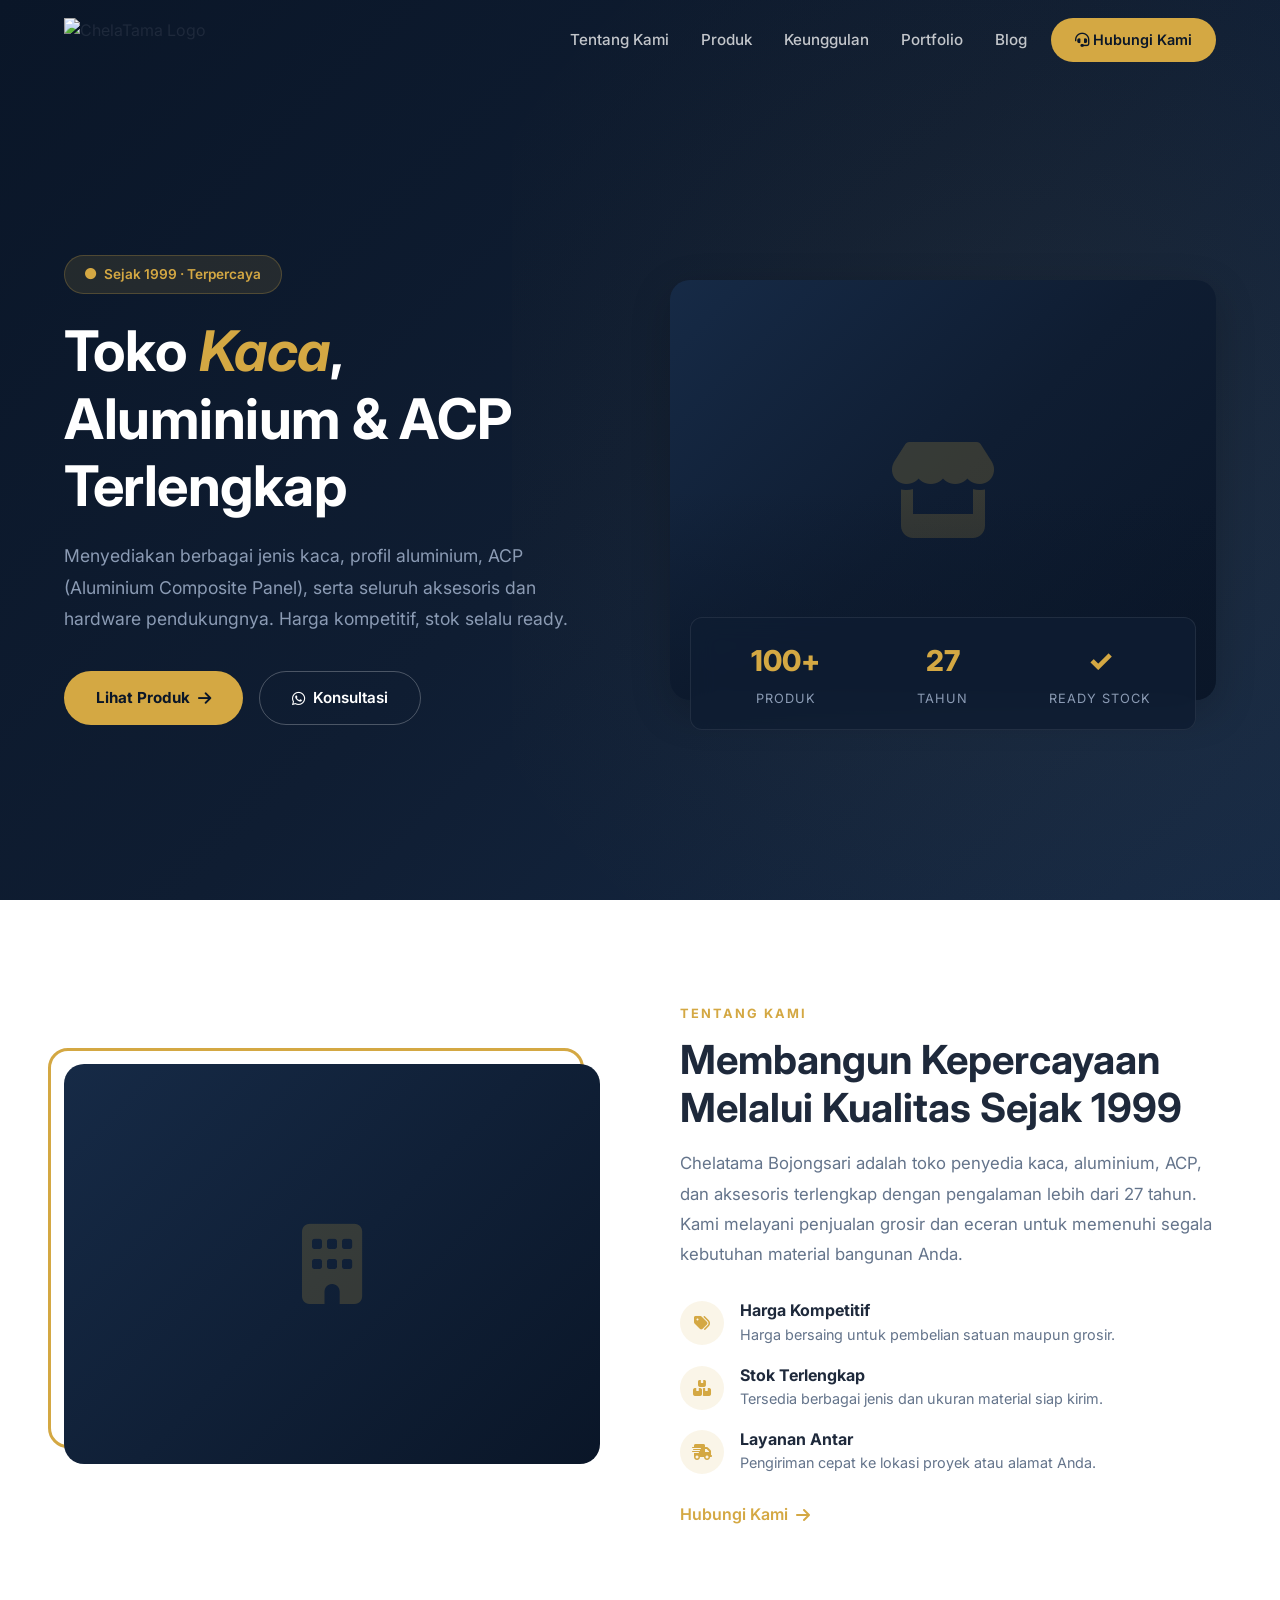
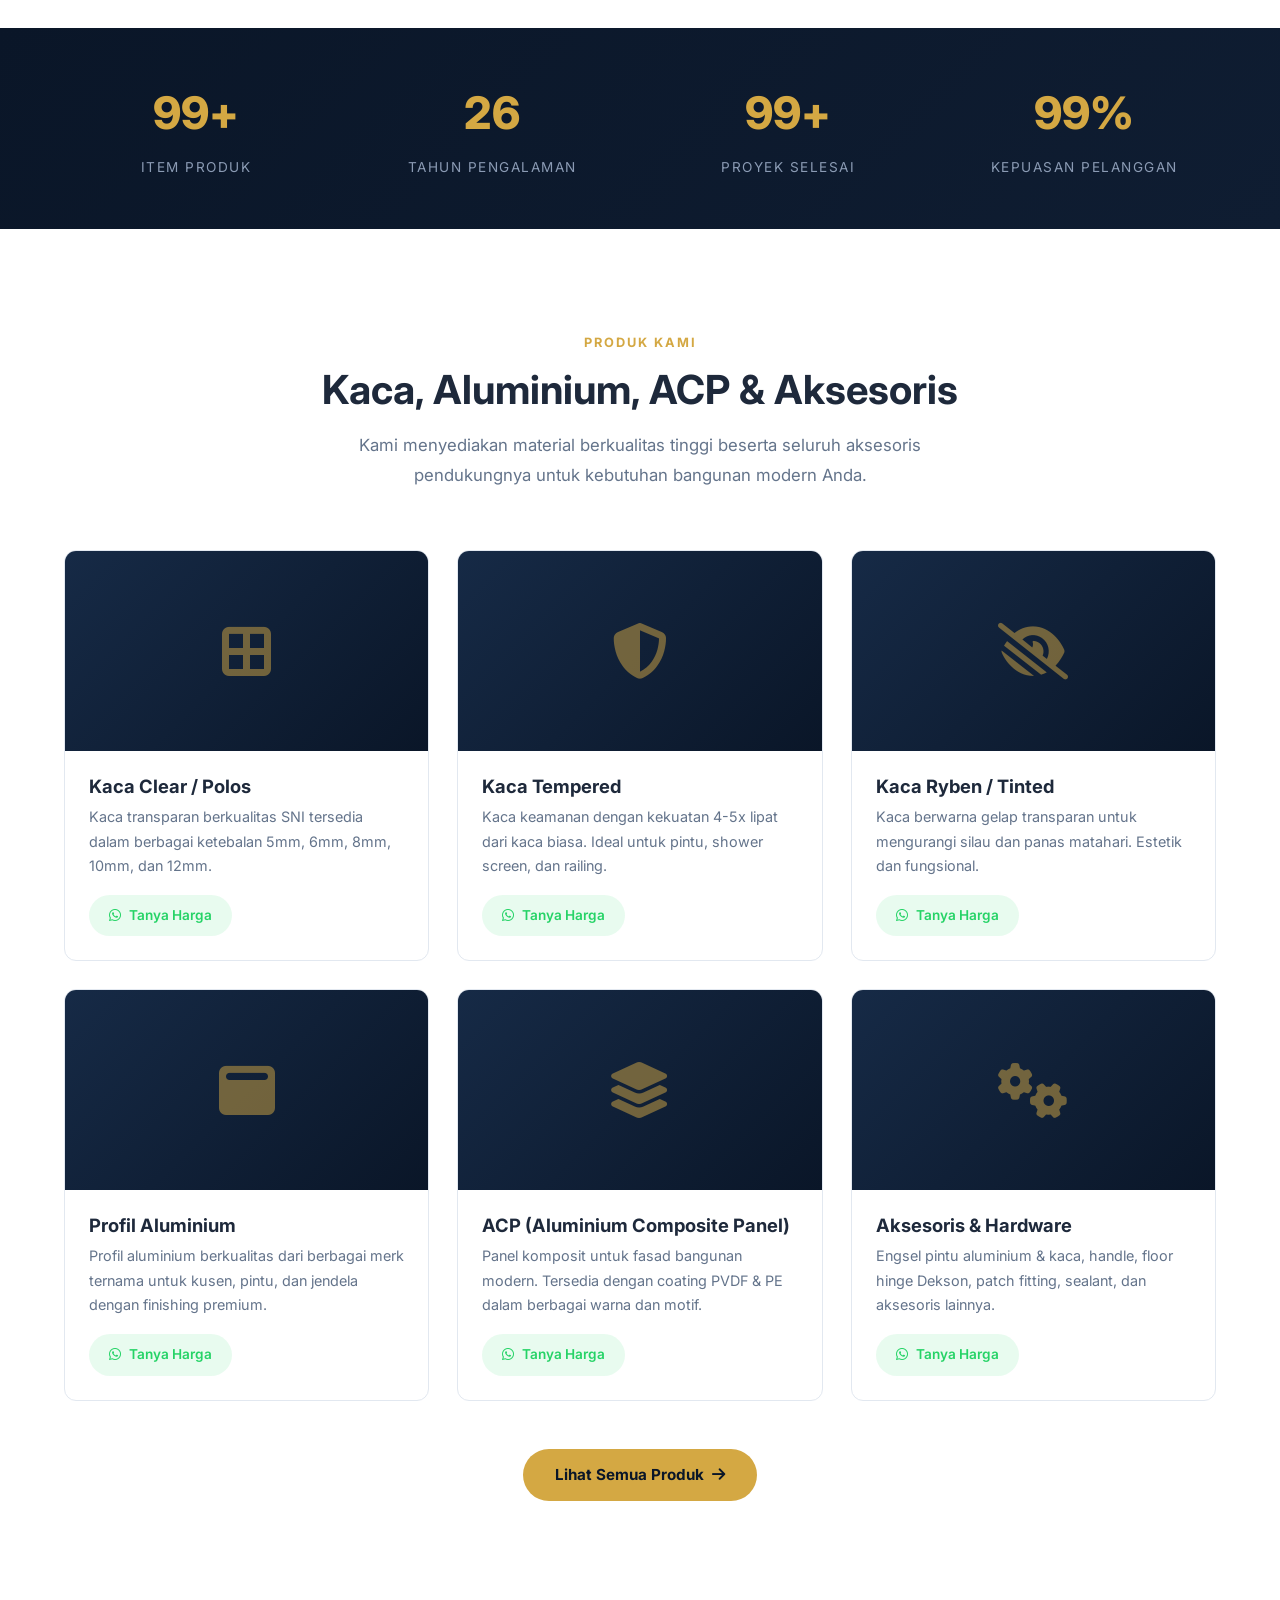
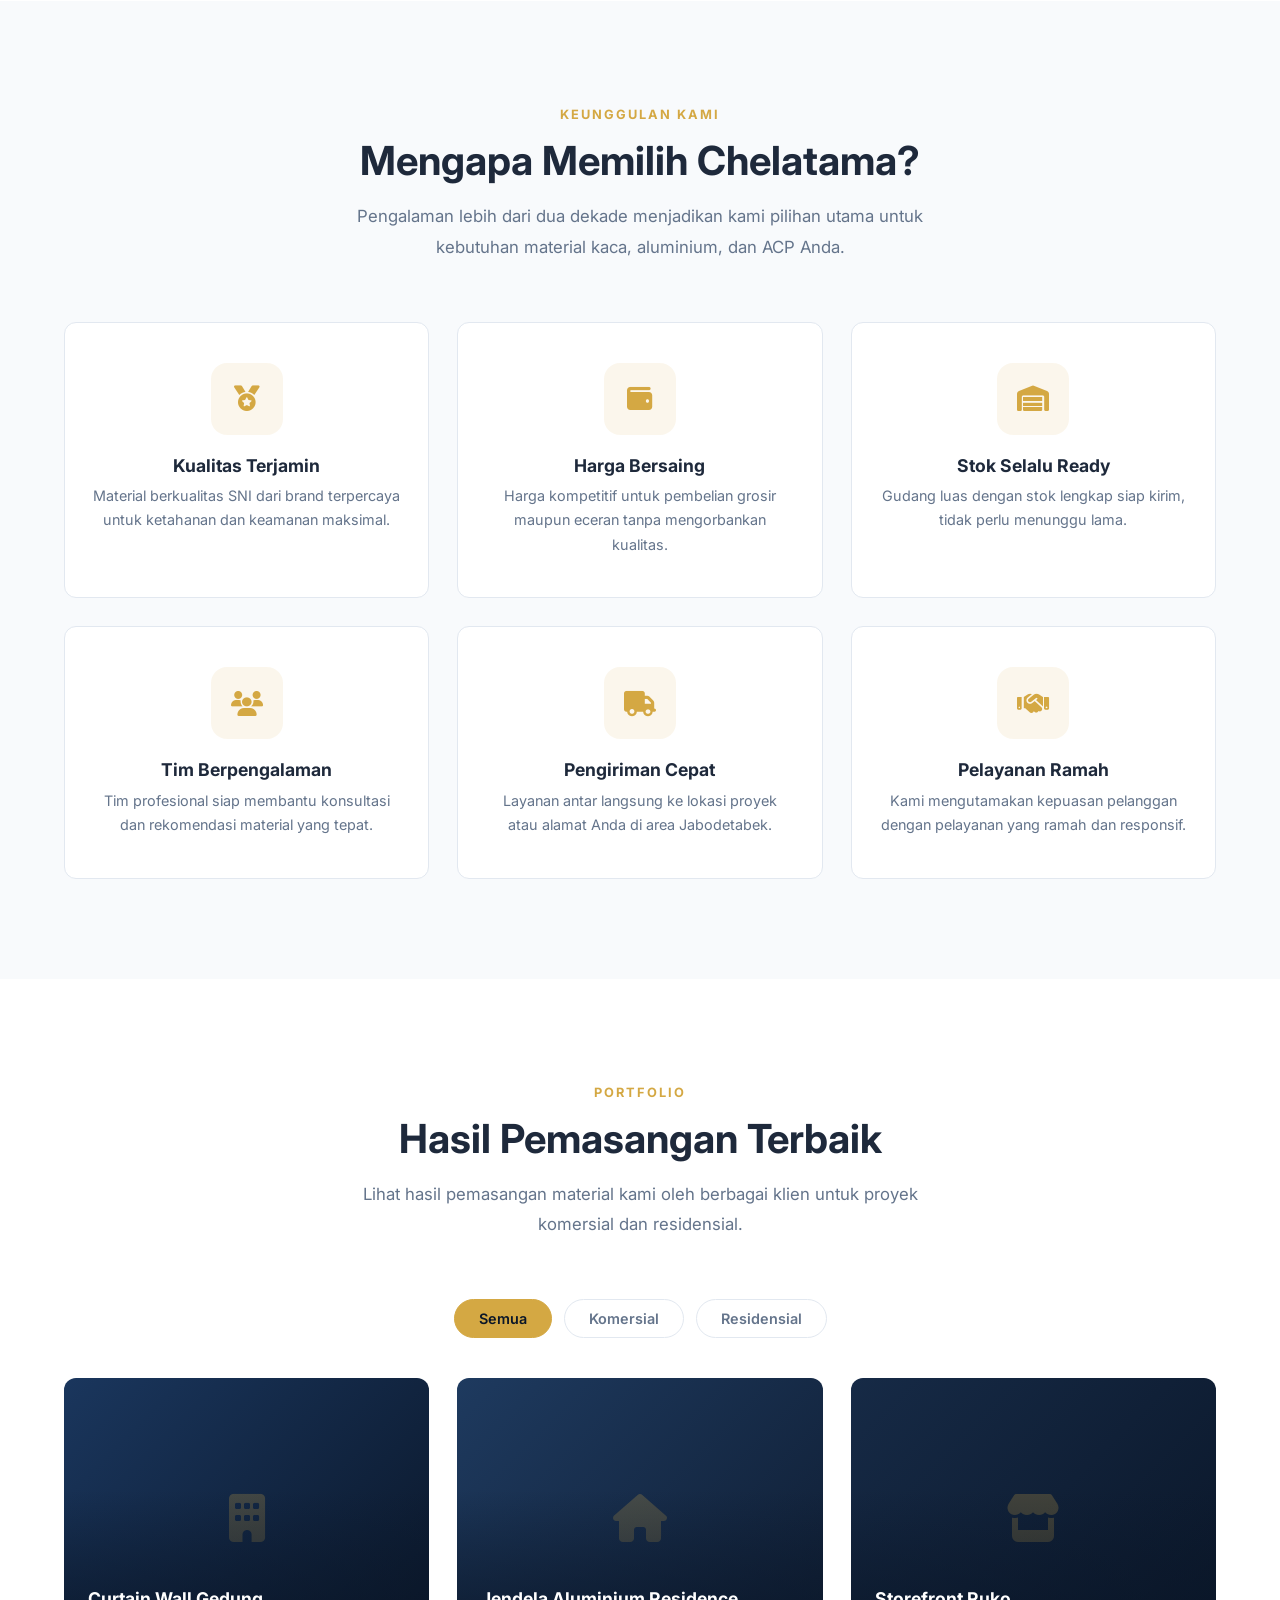
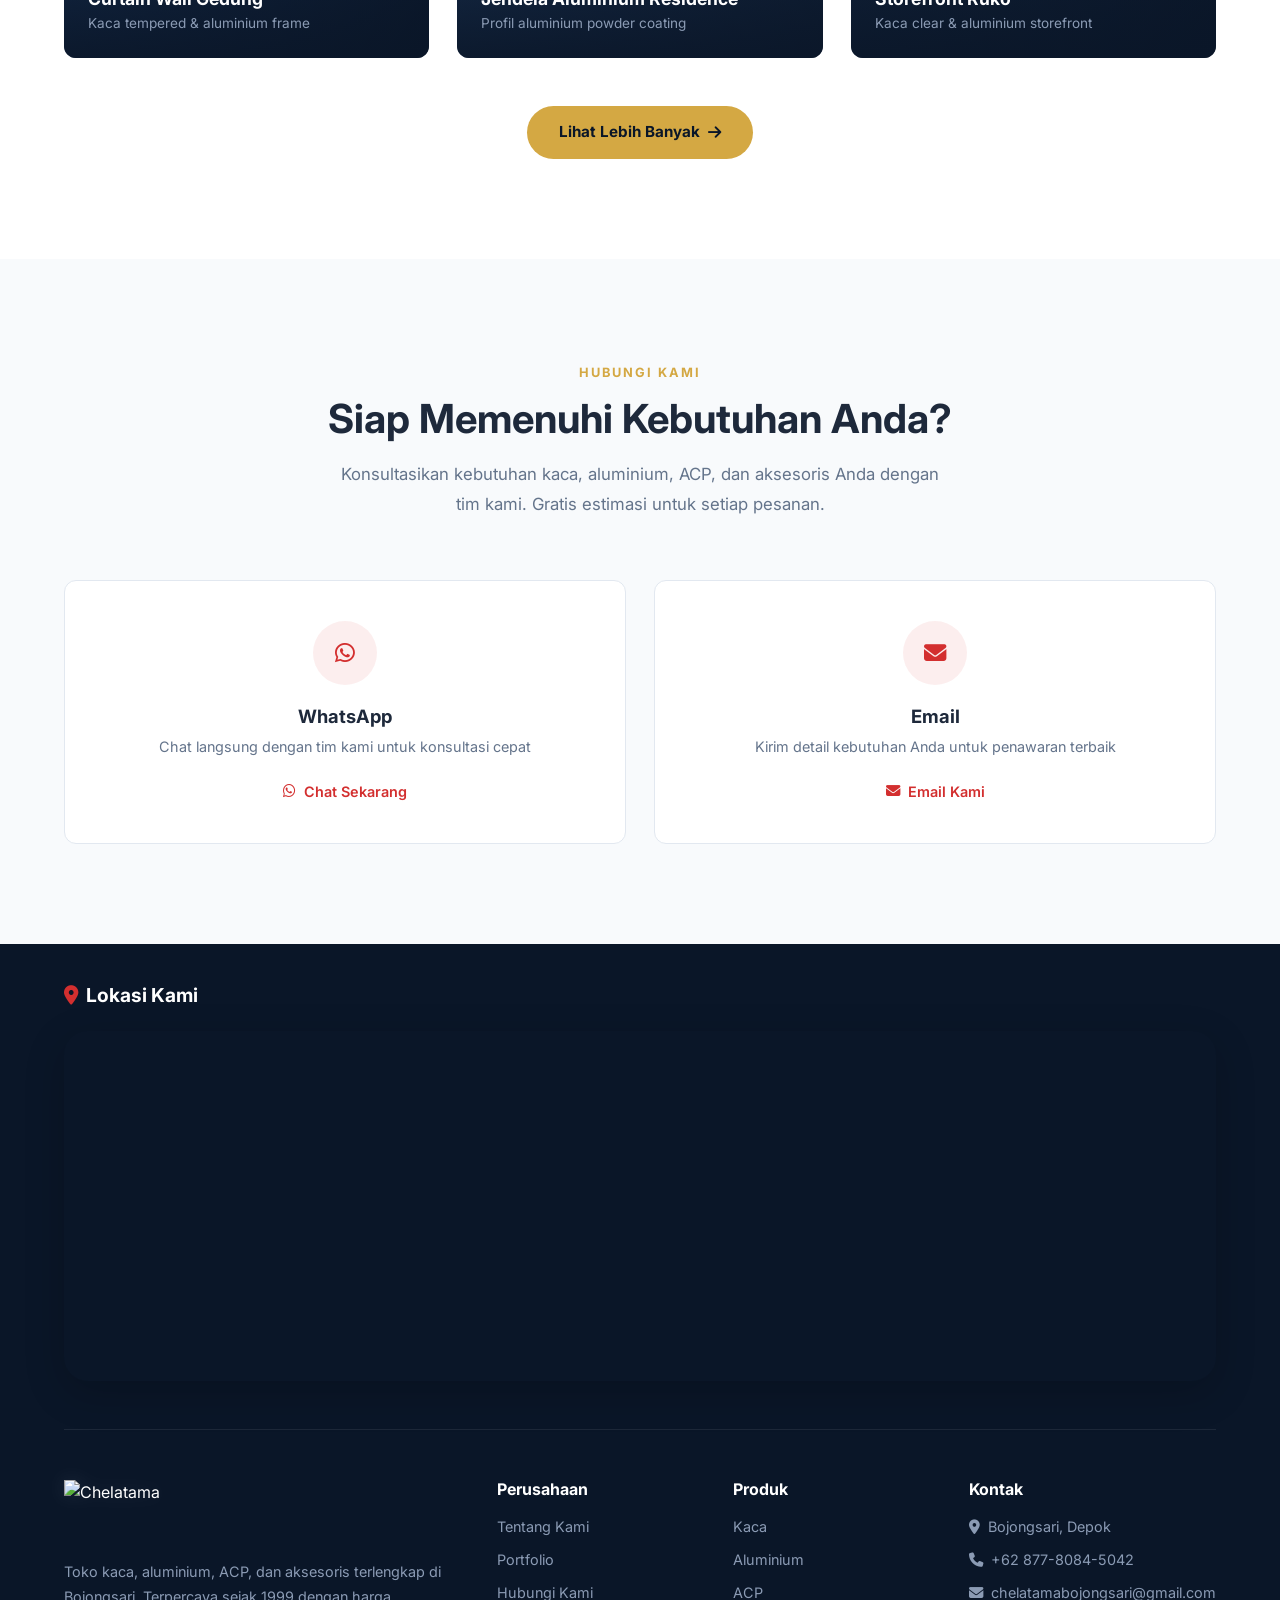
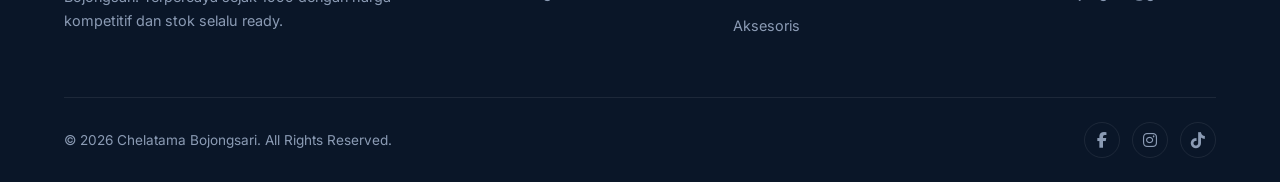
==== index.html @ a6f9b292 "upload pertama" ====
<!DOCTYPE html>
<html lang="id">

<head>
  <meta charset="UTF-8">
  <meta name="viewport" content="width=device-width, initial-scale=1.0, viewport-fit=cover">
  <title>Chelatama — Toko Kaca, Aluminium, ACP & Aksoris | Bojongsari Depok</title>
  <meta name="description"
    content="ChelaTama Bojongsari: Toko kaca, aluminium, ACP dan aksesoris terlengkap. 27+ tahun terpercaya, stok selalu ready, harga kompetitif.">
  <meta name="keywords"
    content="kaca, aluminium, ACP, aksesoris, hardware, Bojongsari, Depok, toko kaca, aluminium composite panel">
  <meta property="og:title" content="ChelaTama — Toko Kaca, Aluminium,ACP & Aksesoris Terlengkap">
  <meta property="og:description"
    content="Toko kaca, aluminium, ACP dan aksesoris terlengkap di Bojongsari. 27+ tahun terpercaya.">
  <meta property="og:type" content="website">
  <link rel="stylesheet" href="styles.css">
  <link rel="stylesheet" href="https://cdnjs.cloudflare.com/ajax/libs/font-awesome/6.5.1/css/all.min.css">
  <link rel="icon" type="image/png" href="https://chelatama.com/wp-content/uploads/2025/07/cropped-logo-chela-tama-shadow-e1752827290147.png">
</head>

<body>

  <!-- NAVBAR -->
  <nav class="navbar" id="navbar">
    <div class="nav-container">
      <a href="#" class="nav-logo"><img src="https://chelatama.com/wp-content/uploads/2025/07/cropped-logo-chela-tama-shadow-e1752827290147.png" alt="ChelaTama Logo"></a>
      <ul class="nav-links" id="navLinks">
        <li><a href="#about">Tentang Kami</a></li>
        <li><a href="#produk">Produk</a></li>
        <li><a href="#keunggulan">Keunggulan</a></li>
        <li><a href="#portfolio">Portfolio</a></li>
        <li><a href="blog.html">Blog</a></li>
      </ul>
      <a href="#kontak" class="nav-cta"><i class="fas fa-headset"></i> Hubungi Kami</a>
      <div class="hamburger" id="hamburger">
        <span></span><span></span><span></span>
      </div>
    </div>
  </nav>

  <!-- HERO -->
  <section id="home" class="hero">
    <div class="container">
      <div class="hero-grid">
        <div class="hero-content">
          <div class="hero-badge"><i class="fas fa-circle"></i> Sejak 1999 · Terpercaya</div>
          <h1>Toko <span class="highlight">Kaca</span>, Aluminium & ACP Terlengkap</h1>
          <p class="hero-desc">Menyediakan berbagai jenis kaca, profil aluminium, ACP (Aluminium Composite Panel), serta
            seluruh aksesoris dan hardware pendukungnya. Harga kompetitif, stok selalu ready.</p>
          <div class="hero-buttons">
            <a href="#produk" class="btn-primary" id="cta-hero-produk">Lihat Produk <i
                class="fas fa-arrow-right"></i></a>
            <a href="https://wa.me/6287780845042?text=Halo%20Chela%20Tama%2C%20saya%20ingin%20konsultasi"
              class="btn-secondary" target="_blank" id="cta-hero-wa"><i class="fab fa-whatsapp"></i> Konsultasi</a>
          </div>
        </div>
        <div class="hero-visual">
          <div class="hero-image-wrapper">
            <div
              style="width:100%;height:420px;background:linear-gradient(135deg,#162A46 0%,#0F1D32 50%,#0A1628 100%);display:flex;align-items:center;justify-content:center;">
              <i class="fas fa-store" style="font-size:6rem;color:rgba(212,168,67,0.2);"></i>
            </div>
            <div class="hero-image-overlay"></div>
          </div>
          <div class="hero-stats-floating">
            <div class="stat-item">
              <span class="stat-number" data-target="100">0</span><span class="stat-suffix">+</span>
              <span class="stat-label">Produk</span>
            </div>
            <div class="stat-item">
              <span class="stat-number" data-target="27">0</span>
              <span class="stat-label">Tahun</span>
            </div>
            <div class="stat-item">
              <span class="stat-number">✓</span>
              <span class="stat-label">Ready Stock</span>
            </div>
          </div>
        </div>
      </div>
    </div>
  </section>

  <!-- ABOUT -->
  <section id="about" class="section">
    <div class="container">
      <div class="about-grid">
        <div class="about-image reveal">
          <div class="about-accent"></div>
          <div
            style="width:100%;height:400px;background:linear-gradient(135deg,#162A46,#0A1628);border-radius:20px;display:flex;align-items:center;justify-content:center;">
            <i class="fas fa-building" style="font-size:5rem;color:rgba(212,168,67,0.2);"></i>
          </div>
        </div>
        <div class="about-content reveal">
          <span class="section-label">Tentang Kami</span>
          <h2 class="section-title">Membangun Kepercayaan Melalui Kualitas Sejak 1999</h2>
          <p class="section-desc">Chelatama Bojongsari adalah toko penyedia kaca, aluminium, ACP, dan aksesoris
            terlengkap dengan pengalaman lebih dari 27 tahun. Kami melayani penjualan grosir dan eceran untuk memenuhi
            segala kebutuhan material bangunan Anda.</p>
          <div class="about-features">
            <div class="about-feature">
              <div class="about-feature-icon"><i class="fas fa-tags"></i></div>
              <div>
                <h4>Harga Kompetitif</h4>
                <p>Harga bersaing untuk pembelian satuan maupun grosir.</p>
              </div>
            </div>
            <div class="about-feature">
              <div class="about-feature-icon"><i class="fas fa-boxes-stacked"></i></div>
              <div>
                <h4>Stok Terlengkap</h4>
                <p>Tersedia berbagai jenis dan ukuran material siap kirim.</p>
              </div>
            </div>
            <div class="about-feature">
              <div class="about-feature-icon"><i class="fas fa-truck-fast"></i></div>
              <div>
                <h4>Layanan Antar</h4>
                <p>Pengiriman cepat ke lokasi proyek atau alamat Anda.</p>
              </div>
            </div>
          </div>
          <a href="#kontak" class="about-cta">Hubungi Kami <i class="fas fa-arrow-right"></i></a>
        </div>
      </div>
    </div>
  </section>

  <!-- STATS BAR -->
  <div class="stats-bar">
    <div class="container">
      <div class="stats-grid">
        <div class="stat-item reveal">
          <span class="stat-number" data-target="100">0</span><span class="stat-suffix">+</span>
          <span class="stat-label">Item Produk</span>
        </div>
        <div class="stat-item reveal">
          <span class="stat-number" data-target="27">0</span>
          <span class="stat-label">Tahun Pengalaman</span>
        </div>
        <div class="stat-item reveal">
          <span class="stat-number" data-target="100">0</span><span class="stat-suffix">+</span>
          <span class="stat-label">Proyek Selesai</span>
        </div>
        <div class="stat-item reveal">
          <span class="stat-number" data-target="100">0</span><span class="stat-suffix">%</span>
          <span class="stat-label">Kepuasan Pelanggan</span>
        </div>
      </div>
    </div>
  </div>

  <!-- PRODUK -->
  <section id="produk" class="section">
    <div class="container">
      <div class="section-header reveal">
        <span class="section-label">Produk Kami</span>
        <h2 class="section-title">Kaca, Aluminium, ACP & Aksesoris</h2>
        <p class="section-desc">Kami menyediakan material berkualitas tinggi beserta seluruh aksesoris pendukungnya
          untuk kebutuhan bangunan modern Anda.</p>
      </div>
      <div class="products-grid">
        <article class="product-card reveal">
          <div class="product-card-image"><i class="fas fa-border-all"></i></div>
          <div class="product-card-body">
            <h3>Kaca Clear / Polos</h3>
            <p>Kaca transparan berkualitas SNI tersedia dalam berbagai ketebalan 5mm, 6mm, 8mm, 10mm, dan 12mm.</p>
            <a href="https://wa.me/6287780845042?text=Halo%20Chela%20Tama%2C%20saya%20ingin%20tanya%20harga%20Kaca%20Clear"
              class="btn-wa" target="_blank"><i class="fab fa-whatsapp"></i> Tanya Harga</a>
          </div>
        </article>
        <article class="product-card reveal">
          <div class="product-card-image"><i class="fas fa-shield-halved"></i></div>
          <div class="product-card-body">
            <h3>Kaca Tempered</h3>
            <p>Kaca keamanan dengan kekuatan 4-5x lipat dari kaca biasa. Ideal untuk pintu, shower screen, dan railing.
            </p>
            <a href="https://wa.me/6287780845042?text=Halo%20Chela%20Tama%2C%20saya%20ingin%20tanya%20harga%20Kaca%20Tempered"
              class="btn-wa" target="_blank"><i class="fab fa-whatsapp"></i> Tanya Harga</a>
          </div>
        </article>
        <article class="product-card reveal">
          <div class="product-card-image"><i class="fas fa-eye-low-vision"></i></div>
          <div class="product-card-body">
            <h3>Kaca Ryben / Tinted</h3>
            <p>Kaca berwarna gelap transparan untuk mengurangi silau dan panas matahari. Estetik dan fungsional.</p>
            <a href="https://wa.me/6287780845042?text=Halo%20Chela%20Tama%2C%20saya%20ingin%20tanya%20harga%20Kaca%20Ryben"
              class="btn-wa" target="_blank"><i class="fab fa-whatsapp"></i> Tanya Harga</a>
          </div>
        </article>
        <article class="product-card reveal">
          <div class="product-card-image"><i class="fas fa-window-maximize"></i></div>
          <div class="product-card-body">
            <h3>Profil Aluminium</h3>
            <p>Profil aluminium berkualitas dari berbagai merk ternama untuk kusen, pintu, dan jendela dengan finishing
              premium.</p>
            <a href="https://wa.me/6287780845042?text=Halo%20Chela%20Tama%2C%20saya%20ingin%20tanya%20harga%20Profil%20Aluminium"
              class="btn-wa" target="_blank"><i class="fab fa-whatsapp"></i> Tanya Harga</a>
          </div>
        </article>
        <article class="product-card reveal">
          <div class="product-card-image"><i class="fas fa-layer-group"></i></div>
          <div class="product-card-body">
            <h3>ACP (Aluminium Composite Panel)</h3>
            <p>Panel komposit untuk fasad bangunan modern. Tersedia dengan coating PVDF & PE dalam berbagai warna dan
              motif.</p>
            <a href="https://wa.me/6287780845042?text=Halo%20Chela%20Tama%2C%20saya%20ingin%20tanya%20harga%20ACP"
              class="btn-wa" target="_blank"><i class="fab fa-whatsapp"></i> Tanya Harga</a>
          </div>
        </article>
        <article class="product-card reveal">
          <div class="product-card-image"><i class="fas fa-gears"></i></div>
          <div class="product-card-body">
            <h3>Aksesoris & Hardware</h3>
            <p>Engsel pintu aluminium & kaca, handle, floor hinge Dekson, patch fitting, sealant, dan aksesoris lainnya.
            </p>
            <a href="https://wa.me/6287780845042?text=Halo%20Chela%20Tama%2C%20saya%20ingin%20tanya%20harga%20Aksesoris"
              class="btn-wa" target="_blank"><i class="fab fa-whatsapp"></i> Tanya Harga</a>
          </div>
        </article>
      </div>
      <div class="products-more">
        <a href="produk.html" class="btn-primary">Lihat Semua Produk <i class="fas fa-arrow-right"></i></a>
      </div>
    </div>
  </section>

  <!-- KEUNGGULAN -->
  <section id="keunggulan" class="section" style="background:var(--gray-50);">
    <div class="container">
      <div class="section-header reveal">
        <span class="section-label">Keunggulan Kami</span>
        <h2 class="section-title">Mengapa Memilih Chelatama?</h2>
        <p class="section-desc">Pengalaman lebih dari dua dekade menjadikan kami pilihan utama untuk kebutuhan material
          kaca, aluminium, dan ACP Anda.</p>
      </div>
      <div class="keunggulan-grid">
        <div class="keunggulan-card reveal">
          <div class="keunggulan-icon"><i class="fas fa-medal"></i></div>
          <h3>Kualitas Terjamin</h3>
          <p>Material berkualitas SNI dari brand terpercaya untuk ketahanan dan keamanan maksimal.</p>
        </div>
        <div class="keunggulan-card reveal">
          <div class="keunggulan-icon"><i class="fas fa-wallet"></i></div>
          <h3>Harga Bersaing</h3>
          <p>Harga kompetitif untuk pembelian grosir maupun eceran tanpa mengorbankan kualitas.</p>
        </div>
        <div class="keunggulan-card reveal">
          <div class="keunggulan-icon"><i class="fas fa-warehouse"></i></div>
          <h3>Stok Selalu Ready</h3>
          <p>Gudang luas dengan stok lengkap siap kirim, tidak perlu menunggu lama.</p>
        </div>
        <div class="keunggulan-card reveal">
          <div class="keunggulan-icon"><i class="fas fa-users"></i></div>
          <h3>Tim Berpengalaman</h3>
          <p>Tim profesional siap membantu konsultasi dan rekomendasi material yang tepat.</p>
        </div>
        <div class="keunggulan-card reveal">
          <div class="keunggulan-icon"><i class="fas fa-truck"></i></div>
          <h3>Pengiriman Cepat</h3>
          <p>Layanan antar langsung ke lokasi proyek atau alamat Anda di area Jabodetabek.</p>
        </div>
        <div class="keunggulan-card reveal">
          <div class="keunggulan-icon"><i class="fas fa-handshake"></i></div>
          <h3>Pelayanan Ramah</h3>
          <p>Kami mengutamakan kepuasan pelanggan dengan pelayanan yang ramah dan responsif.</p>
        </div>
      </div>
    </div>
  </section>

  <!-- PORTFOLIO -->
  <section id="portfolio" class="section">
    <div class="container">
      <div class="section-header reveal">
        <span class="section-label">Portfolio</span>
        <h2 class="section-title">Hasil Pemasangan Terbaik</h2>
        <p class="section-desc">Lihat hasil pemasangan material kami oleh berbagai klien untuk proyek komersial dan
          residensial.</p>
      </div>
      <div class="portfolio-filters reveal">
        <button class="filter-btn active" data-filter="all">Semua</button>
        <button class="filter-btn" data-filter="komersial">Komersial</button>
        <button class="filter-btn" data-filter="residensial">Residensial</button>
      </div>
      <div class="portfolio-grid">
        <div class="portfolio-card reveal" data-category="komersial">
          <div
            style="width:100%;height:100%;background:linear-gradient(135deg,#1a365d,#0A1628);display:flex;align-items:center;justify-content:center;">
            <i class="fas fa-building" style="font-size:3rem;color:rgba(212,168,67,0.25);"></i>
          </div>
          <div class="portfolio-card-overlay">
            <h3>Curtain Wall Gedung</h3>
            <p>Kaca tempered & aluminium frame</p>
          </div>
        </div>
        <div class="portfolio-card reveal" data-category="residensial">
          <div
            style="width:100%;height:100%;background:linear-gradient(135deg,#1e3a5f,#0F1D32);display:flex;align-items:center;justify-content:center;">
            <i class="fas fa-home" style="font-size:3rem;color:rgba(212,168,67,0.25);"></i>
          </div>
          <div class="portfolio-card-overlay">
            <h3>Jendela Aluminium Residence</h3>
            <p>Profil aluminium powder coating</p>
          </div>
        </div>
        <div class="portfolio-card reveal" data-category="komersial">
          <div
            style="width:100%;height:100%;background:linear-gradient(135deg,#162A46,#0A1628);display:flex;align-items:center;justify-content:center;">
            <i class="fas fa-store" style="font-size:3rem;color:rgba(212,168,67,0.25);"></i>
          </div>
          <div class="portfolio-card-overlay">
            <h3>Storefront Ruko</h3>
            <p>Kaca clear & aluminium storefront</p>
          </div>
        </div>
      </div>
      <div class="products-more reveal" style="text-align:center;margin-top:48px;">
        <a href="portfolio.html" class="btn-primary">Lihat Lebih Banyak <i class="fas fa-arrow-right"></i></a>
      </div>
    </div>
  </section>

  <!-- CTA / KONTAK -->
  <section id="kontak" class="section cta-section">
    <div class="container">
      <div class="section-header reveal">
        <span class="section-label">Hubungi Kami</span>
        <h2 class="section-title">Siap Memenuhi Kebutuhan Anda?</h2>
        <p class="section-desc">Konsultasikan kebutuhan kaca, aluminium, ACP, dan aksesoris Anda dengan tim kami. Gratis
          estimasi untuk setiap pesanan.</p>
      </div>
      <div class="cta-cards">
        <div class="cta-card reveal">
          <div class="cta-card-icon"><i class="fab fa-whatsapp"></i></div>
          <h4>WhatsApp</h4>
          <p>Chat langsung dengan tim kami untuk konsultasi cepat</p>
          <a href="https://wa.me/6287780845042?text=Halo%20Chela%20Tama%2C%20saya%20ingin%20bertanya%20tentang%20produk"
            class="cta-link" target="_blank"><i class="fab fa-whatsapp"></i> Chat Sekarang</a>
        </div>
        <div class="cta-card reveal desktop-hide">
          <div class="cta-card-icon"><i class="fas fa-phone-alt"></i></div>
          <h4>Telepon</h4>
          <p>Hubungi kami langsung untuk diskusi lebih detail</p>
          <a href="tel:+6287780845042" class="cta-link"><i class="fas fa-phone"></i> +62 877-8084-5042</a>
        </div>
        <div class="cta-card reveal">
          <div class="cta-card-icon"><i class="fas fa-envelope"></i></div>
          <h4>Email</h4>
          <p>Kirim detail kebutuhan Anda untuk penawaran terbaik</p>
          <a href="mailto:chelatamabojongsari@gmail.com" class="cta-link"><i class="fas fa-envelope"></i> Email Kami</a>
        </div>
      </div>
    </div>
  </section>

  <!-- FOOTER -->
  <footer class="footer">
    <div class="container">
      <div class="footer-map">
        <h3><i class="fas fa-map-marker-alt" style="color:var(--accent-red);"></i> Lokasi Kami</h3>
        <iframe
          src="https://www.google.com/maps/embed?pb=!1m18!1m12!1m3!1d3965.084525163603!2d106.7465832!3d-6.3830914!2m3!1f0!2f0!3f0!3m2!1i1024!2i768!4f13.1!3m3!1m2!1s0x2e69ef006ce9e175%3A0x17e031ca11888c30!2sChela%20Tama!5e0!3m2!1sen!2sid!4v1777622999429!5m2!1sen!2sid"
          width="100%" height="250" style="border:0;" allowfullscreen="" loading="lazy"
          referrerpolicy="no-referrer-when-downgrade" title="Lokasi Chelatama Bojongsari"></iframe>
      </div>
      <div class="footer-grid">
        <div class="footer-brand">
          <img src="https://chelatama.com/wp-content/uploads/2025/07/cropped-logo-chela-tama-shadow-e1752827290147.png" alt="Chelatama">
          <p>Toko kaca, aluminium, ACP, dan aksesoris terlengkap di Bojongsari. Terpercaya sejak 1999 dengan harga
            kompetitif dan stok selalu ready.</p>
        </div>
        <div class="footer-col">
          <h4>Perusahaan</h4>
          <ul>
            <li><a href="#about">Tentang Kami</a></li>
            <li><a href="#portfolio">Portfolio</a></li>
            <li><a href="#kontak">Hubungi Kami</a></li>
          </ul>
        </div>
        <div class="footer-col">
          <h4>Produk</h4>
          <ul>
            <li><a href="produk.html">Kaca</a></li>
            <li><a href="produk.html">Aluminium</a></li>
            <li><a href="produk.html">ACP</a></li>
            <li><a href="produk.html">Aksesoris</a></li>
          </ul>
        </div>
        <div class="footer-col">
          <h4>Kontak</h4>
          <ul>
            <li><a href="#"><i class="fas fa-map-marker-alt"></i> Bojongsari, Depok</a></li>
            <li><a href="tel:+6287780845042"><i class="fas fa-phone"></i> +62 877-8084-5042</a></li>
            <li><a href="mailto:chelatamabojongsari@gmail.com"><i class="fas fa-envelope"></i>
                chelatamabojongsari@gmail.com</a></li>
          </ul>
        </div>
      </div>
      <div class="footer-bottom">
        <p>&copy; 2026 Chelatama Bojongsari. All Rights Reserved.</p>
        <div class="footer-socials">
          <a href="#"><i class="fab fa-facebook-f"></i></a>
          <a href="#"><i class="fab fa-instagram"></i></a>
          <a href="#"><i class="fab fa-tiktok"></i></a>
        </div>
      </div>
    </div>
  </footer>


  <!-- BACK TO TOP -->
  <button class="back-to-top" id="backToTop" onclick="window.scrollTo({top:0})">
    <i class="fas fa-chevron-up"></i>
  </button>

  <!-- MOBILE TAB BAR -->
  <nav class="mobile-nav">
    <a href="index.html" class="mobile-nav-item active">
      <i class="fas fa-home"></i>
      <span>Beranda</span>
    </a>
    <a href="#keunggulan" class="mobile-nav-item">
      <i class="fas fa-th-large"></i>
      <span>Keunggulan</span>
    </a>
    <a href="https://wa.me/6287780845042" class="mobile-nav-item nav-center">
      <i class="fab fa-whatsapp"></i>
      <span>WhatsApp</span>
    </a>
    <a href="produk.html" class="mobile-nav-item">
      <i class="fas fa-box-open"></i>
      <span>Produk</span>
    </a>
    <a href="portfolio.html" class="mobile-nav-item">
      <i class="fas fa-images"></i>
      <span>Portfolio</span>
    </a>
  </nav>

  <script src="script.js"></script>
</body>

</html>
---- styles.css ----
@import url('https://fonts.googleapis.com/css2?family=Inter:wght@300;400;500;600;700;800&display=swap');

:root {
  --primary-dark: #0A1628;
  --primary: #0F1D32;
  --primary-light: #162A46;
  --accent: #D4A843;
  --accent-hover: #E8BC57;
  --accent-red: #D32F2F;
  --white: #FFFFFF;
  --gray-50: #F8FAFC;
  --gray-100: #F1F5F9;
  --gray-200: #E2E8F0;
  --gray-400: #94A3B8;
  --gray-500: #64748B;
  --text-dark: #1E293B;
  --text-light: #FFFFFF;
  --text-muted: #8B9BB4;
  --border: rgba(255,255,255,0.08);
  --nav-height: 80px;
  --container: 1200px;
  --radius: 12px;
  --radius-lg: 20px;
  --shadow: 0 4px 24px rgba(0,0,0,0.12);
  --shadow-lg: 0 12px 40px rgba(0,0,0,0.2);
  --transition: all 0.35s cubic-bezier(0.4,0,0.2,1);
}

*, *::before, *::after { margin:0; padding:0; box-sizing:border-box; }
html { scroll-behavior:smooth; }

body {
  font-family:'Inter',system-ui,sans-serif;
  color:var(--text-dark);
  background:var(--white);
  line-height:1.6;
  overflow-x:hidden;
  -webkit-font-smoothing:antialiased;
}

img { max-width:100%; height:auto; display:block; }
a { text-decoration:none; color:inherit; }
ul { list-style:none; }
h1,h2,h3,h4,h5,h6 { font-weight:700; line-height:1.2; }

.container { max-width:var(--container); margin:0 auto; padding:0 24px; }

/* === NAVBAR === */
.navbar {
  position:fixed; top:0; width:100%; height:var(--nav-height);
  display:flex; align-items:center;
  z-index:1000; transition:var(--transition);
  background:transparent;
}
.navbar.scrolled {
  opacity: 0;
  visibility: hidden;
  pointer-events: none;
  transform: translateY(-20px);
}
.nav-container {
  display:flex; align-items:center; justify-content:space-between;
  width:100%; max-width:var(--container); margin:0 auto; padding:0 24px;
}
.nav-logo img { height:44px; width:auto; transition:var(--transition); }
.navbar.scrolled .nav-logo img { height:36px; }
.nav-links { display:flex; gap:32px; margin-left:auto; margin-right:24px; }
.nav-links a {
  color:rgba(255,255,255,0.75); font-size:0.95rem; font-weight:500;
  transition:var(--transition); position:relative; padding:4px 0;
}
.nav-links a::after {
  content:''; position:absolute; bottom:-2px; left:0; width:0; height:2px;
  background:var(--accent); transition:var(--transition);
}
.nav-links a:hover, .nav-links a.active { color:var(--white); }
.nav-links a:hover::after, .nav-links a.active::after { width:100%; }
.nav-cta {
  background:var(--accent); color:var(--primary-dark); padding:10px 24px;
  border-radius:50px; font-weight:600; font-size:0.9rem;
  transition:var(--transition); border:none; cursor:pointer;
}
.nav-cta:hover { background:var(--accent-hover); transform:translateY(-2px); box-shadow:0 8px 20px rgba(212,168,67,0.3); }
.hamburger { display:none; flex-direction:column; gap:5px; cursor:pointer; padding:8px; }
.hamburger span { width:24px; height:2px; background:var(--white); transition:var(--transition); border-radius:2px; }
.hamburger.active span:nth-child(1) { transform:rotate(45deg) translate(5px,5px); }
.hamburger.active span:nth-child(2) { opacity:0; }
.hamburger.active span:nth-child(3) { transform:rotate(-45deg) translate(5px,-5px); }

/* === HERO === */
.hero {
  min-height:100vh; display:flex; align-items:center;
  background:linear-gradient(135deg, var(--primary-dark) 0%, var(--primary) 50%, var(--primary-light) 100%);
  padding-top:var(--nav-height); position:relative; overflow:hidden;
}
.hero::before {
  content:''; position:absolute; top:-50%; right:-20%; width:80%; height:200%;
  background:radial-gradient(circle, rgba(212,168,67,0.06) 0%, transparent 60%);
  pointer-events:none;
}
.hero-grid { display:grid; grid-template-columns:1fr 1fr; gap:60px; align-items:center; padding:60px 0; }
.hero-badge {
  display:inline-flex; align-items:center; gap:8px;
  background:rgba(212,168,67,0.12); border:1px solid rgba(212,168,67,0.25);
  color:var(--accent); padding:8px 20px; border-radius:50px;
  font-size:0.85rem; font-weight:600; margin-bottom:24px;
}
.hero-badge i { font-size:0.7rem; }
.hero h1 { font-size:3.5rem; color:var(--white); margin-bottom:20px; letter-spacing:-0.5px; }
.hero h1 .highlight { color:var(--accent); font-style:italic; }
.hero-desc { font-size:1.1rem; color:var(--text-muted); margin-bottom:36px; max-width:520px; line-height:1.8; }
.hero-buttons { display:flex; gap:16px; flex-wrap:wrap; }

.btn-primary {
  display:inline-flex; align-items:center; gap:8px;
  background:var(--accent); color:var(--primary-dark); padding:14px 32px;
  border-radius:50px; font-weight:700; font-size:0.95rem;
  transition:var(--transition); border:none; cursor:pointer;
}
.btn-primary:hover { background:var(--accent-hover); transform:translateY(-10px); box-shadow:0 16px 32px rgba(212,168,67,0.3); }
.btn-secondary {
  display:inline-flex; align-items:center; gap:8px;
  background:transparent; color:var(--white); padding:14px 32px;
  border-radius:50px; font-weight:600; font-size:0.95rem;
  border:1.5px solid rgba(255,255,255,0.25); transition:var(--transition);
}
.btn-secondary:hover { border-color:var(--white); background:rgba(255,255,255,0.05); transform:translateY(-10px); }

.hero-visual { position:relative; }
.hero-image-wrapper {
  border-radius:var(--radius-lg); overflow:hidden;
  box-shadow:var(--shadow-lg); position:relative;
}
.hero-image-wrapper img { width:100%; height:420px; object-fit:cover; }
.hero-image-overlay {
  position:absolute; inset:0;
  background:linear-gradient(180deg, transparent 50%, rgba(10,22,40,0.6) 100%);
}
.hero-stats-floating {
  display:flex; gap:24px; background:rgba(15,29,50,0.85);
  backdrop-filter:blur(12px); border:1px solid var(--border);
  border-radius:var(--radius); padding:20px 28px;
  position:absolute; bottom:-30px; left:20px; right:20px;
}
.stat-item { text-align:center; flex:1; }
.stat-number {
  display:inline-block; font-size:1.8rem; font-weight:800; color:var(--accent);
}
.stat-suffix {
  display:inline-block; font-size:1.8rem; font-weight:800; color:var(--accent);
}
.stat-label { display:block; font-size:0.8rem; color:var(--text-muted); text-transform:uppercase; letter-spacing:1px; margin-top:4px; }

/* === SECTION COMMON === */
.section { padding:100px 0; }
.section-label {
  display:inline-block; font-size:0.8rem; font-weight:700;
  text-transform:uppercase; letter-spacing:2px; color:var(--accent);
  margin-bottom:12px;
}
.section-title { font-size:2.5rem; color:var(--text-dark); margin-bottom:16px; }
.section-desc { font-size:1.05rem; color:var(--gray-500); max-width:600px; line-height:1.8; }
.section-header { text-align:center; margin-bottom:60px; }
.section-header .section-desc { margin:0 auto; }

/* === ABOUT === */
.about-grid { display:grid; grid-template-columns:1fr 1fr; gap:80px; align-items:center; }
.about-image { position:relative; }
.about-image img { border-radius:var(--radius-lg); width:100%; height:400px; object-fit:cover; box-shadow:var(--shadow-lg); }
.about-accent {
  position:absolute; top:-16px; left:-16px; width:100%; height:100%;
  border:3px solid var(--accent); border-radius:var(--radius-lg);
  z-index:-1;
}
.about-features { margin-top:32px; display:flex; flex-direction:column; gap:20px; }
.about-feature {
  display:flex; gap:16px; align-items:flex-start;
}
.about-feature-icon {
  width:44px; height:44px; min-width:44px; border-radius:50%;
  background:rgba(212,168,67,0.12); color:var(--accent);
  display:flex; align-items:center; justify-content:center; font-size:1rem;
}
.about-feature h4 { font-size:1rem; margin-bottom:2px; }
.about-feature p { font-size:0.9rem; color:var(--gray-500); }
.about-cta { display:inline-flex; align-items:center; gap:8px; color:var(--accent); font-weight:600; margin-top:28px; transition:var(--transition); }
.about-cta:hover { gap:14px; }

/* === STATS BAR === */
.stats-bar {
  background:linear-gradient(135deg, var(--primary-dark), var(--primary));
  padding:50px 0;
}
.stats-grid { display:grid; grid-template-columns:repeat(4,1fr); gap:32px; text-align:center; }
.stats-grid .stat-number { font-size:2.8rem; font-weight:800; color:var(--accent); }
.stats-grid .stat-suffix { font-size:2.8rem; font-weight:800; color:var(--accent); }
.stats-grid .stat-label { display:block; font-size:0.85rem; color:var(--text-muted); text-transform:uppercase; letter-spacing:1.5px; margin-top:8px; }

/* === PRODUCTS === */
.products-grid { display:grid; grid-template-columns:repeat(3,1fr); gap:28px; }
.product-card {
  background:var(--white); border:1px solid var(--gray-200);
  border-radius:var(--radius); overflow:hidden; transition:var(--transition);
  position:relative;
}
.product-card:hover { transform:translateY(-10px); box-shadow:var(--shadow-lg); border-color:transparent; }
.product-card-image {
  height:200px; overflow:hidden; position:relative;
  background:linear-gradient(135deg, var(--primary-light), var(--primary-dark));
  display:flex; align-items:center; justify-content:center;
}
.product-card-image i { font-size:3.5rem; color:rgba(212,168,67,0.5); }
.product-card-image img { width:100%; height:100%; object-fit:cover; }
.product-card-body { padding:24px; }
.product-card-body h3 { font-size:1.15rem; margin-bottom:8px; }
.product-card-body p { font-size:0.9rem; color:var(--gray-500); margin-bottom:16px; line-height:1.7; }
.btn-wa {
  display:inline-flex; align-items:center; gap:8px;
  background:rgba(37,211,102,0.1); color:#25D366; padding:10px 20px;
  border-radius:50px; font-weight:600; font-size:0.85rem; transition:var(--transition);
}
.btn-wa:hover { background:#25D366; color:var(--white); transform:translateY(-3px); }
.products-more { text-align:center; margin-top:48px; }

/* === KEUNGGULAN === */
.keunggulan-grid { display:grid; grid-template-columns:repeat(3,1fr); gap:28px; }
.keunggulan-card {
  text-align:center; padding:40px 28px; background:var(--white);
  border:1px solid var(--gray-200); border-radius:var(--radius);
  transition:var(--transition);
}
.keunggulan-card:hover { transform:translateY(-8px); box-shadow:var(--shadow); border-color:transparent; }
.keunggulan-icon {
  width:72px; height:72px; border-radius:16px; margin:0 auto 20px;
  display:flex; align-items:center; justify-content:center; font-size:1.6rem;
  background:rgba(212,168,67,0.1); color:var(--accent);
}
.keunggulan-card h3 { font-size:1.1rem; margin-bottom:8px; }
.keunggulan-card p { font-size:0.9rem; color:var(--gray-500); line-height:1.7; }

/* === PORTFOLIO === */
.portfolio-filters { display:flex; gap:12px; justify-content:center; margin-bottom:40px; flex-wrap:wrap; }
.filter-btn {
  padding:10px 24px; border-radius:50px; border:1.5px solid var(--gray-200);
  background:transparent; color:var(--gray-500); font-weight:600; font-size:0.9rem;
  cursor:pointer; transition:var(--transition); font-family:inherit;
}
.filter-btn.active, .filter-btn:hover {
  background:var(--accent); color:var(--primary-dark); border-color:var(--accent);
}
.portfolio-grid { display:grid; grid-template-columns:repeat(3,1fr); gap:28px; }
.portfolio-card {
  border-radius:var(--radius); overflow:hidden; position:relative;
  height:280px; cursor:pointer; transition:var(--transition);
}
.portfolio-card:hover { transform:translateY(-8px); box-shadow:var(--shadow-lg); }
.portfolio-card img { width:100%; height:100%; object-fit:cover; transition:var(--transition); }
.portfolio-card:hover img { transform:scale(1.05); }
.portfolio-card-overlay {
  position:absolute; inset:0;
  background:linear-gradient(180deg, transparent 40%, rgba(10,22,40,0.85) 100%);
  display:flex; flex-direction:column; justify-content:flex-end; padding:24px;
}
.portfolio-card-overlay h3 { color:var(--white); font-size:1.1rem; margin-bottom:4px; }
.portfolio-card-overlay p { color:var(--text-muted); font-size:0.85rem; }

/* === CTA SECTION === */
.cta-section { background:var(--gray-50); }
.cta-cards { display:grid; grid-template-columns:repeat(2,1fr); gap:28px; }

/* Hide phone on desktop */
@media(min-width:769px) {
  .desktop-hide { display:none !important; }
}
.cta-card {
  background:var(--white); padding:40px 28px; border-radius:var(--radius);
  text-align:center; border:1px solid var(--gray-200); transition:var(--transition);
}
.cta-card:hover { transform:translateY(-8px); box-shadow:var(--shadow); border-color:transparent; }
.cta-card-icon {
  width:64px; height:64px; border-radius:50%; margin:0 auto 20px;
  display:flex; align-items:center; justify-content:center; font-size:1.4rem;
  background:rgba(211,47,47,0.08); color:var(--accent-red);
}
.cta-card h4 { font-size:1.15rem; margin-bottom:8px; }
.cta-card p { font-size:0.9rem; color:var(--gray-500); margin-bottom:20px; }
.cta-link {
  display:inline-flex; align-items:center; gap:8px;
  color:var(--accent-red); font-weight:600; font-size:0.9rem; transition:var(--transition);
}
.cta-link:hover { gap:12px; }

/* === FOOTER === */
.footer {
  background:var(--primary-dark); color:var(--text-light); padding-top:0;
}
.footer-nav {
  display:flex; justify-content:space-between; align-items:center;
  padding:20px 0; border-bottom:1px solid var(--border);
}
.footer-nav-links { display:flex; gap:28px; }
.footer-nav-links a { color:var(--text-muted); font-size:0.9rem; font-weight:500; transition:var(--transition); }
.footer-nav-links a:hover { color:var(--white); }
.footer-map { padding:40px 0; }
.footer-map h3 { color:var(--white); margin-bottom:24px; display:flex; align-items:center; gap:8px; font-size:1.2rem; }
.footer-map iframe { 
  width:100%; height:350px; border:1px solid rgba(255,255,255,0.1); 
  border-radius:24px; box-shadow:var(--shadow-lg); 
}
.footer-grid {
  display:grid; grid-template-columns:2fr 1fr 1fr 1fr; gap:40px;
  padding:50px 0; border-top:1px solid var(--border);
}
.footer-brand img { height:60px; margin-bottom:20px; filter: drop-shadow(0 0 10px rgba(255,255,255,0.1)); }
.footer-brand p { color:var(--text-muted); font-size:0.9rem; line-height:1.7; }
.footer-col h4 { color:var(--white); font-size:1rem; margin-bottom:16px; }
.footer-col ul li { margin-bottom:10px; }
.footer-col ul a { color:var(--text-muted); font-size:0.9rem; transition:var(--transition); display:flex; align-items:center; gap:8px; }
.footer-col ul a:hover { color:var(--accent); }
.footer-bottom {
  display:flex; justify-content:space-between; align-items:center;
  padding:24px 0; border-top:1px solid var(--border);
}
.footer-bottom p { color:var(--text-muted); font-size:0.85rem; }
.footer-socials { display:flex; gap:12px; }
.footer-socials a {
  width:36px; height:36px; border-radius:50%; border:1px solid var(--border);
  display:flex; align-items:center; justify-content:center;
  color:var(--text-muted); transition:var(--transition);
}
.footer-socials a:hover { background:var(--accent); color:var(--primary-dark); border-color:var(--accent); }

/* === WHATSAPP FLOAT === */
.wa-float {
  position:fixed; bottom:32px; right:32px; z-index:999;
  width:60px; height:60px; border-radius:50%;
  background:#25D366; color:var(--white);
  display:flex; align-items:center; justify-content:center;
  font-size:1.6rem; box-shadow:0 8px 24px rgba(37,211,102,0.4);
  transition:var(--transition); animation:pulse-wa 2s infinite;
}
.wa-float:hover { transform:scale(1.1); box-shadow:0 12px 32px rgba(37,211,102,0.5); }
@keyframes pulse-wa {
  0%,100% { box-shadow:0 8px 24px rgba(37,211,102,0.4); }
  50% { box-shadow:0 8px 32px rgba(37,211,102,0.6); }
}

/* === BACK TO TOP === */
.back-to-top {
  position:fixed; bottom:32px; right:100px; z-index:999;
  width:44px; height:44px; border-radius:50%;
  background:var(--primary); color:var(--white);
  display:flex; align-items:center; justify-content:center;
  font-size:0.9rem; border:none; cursor:pointer;
  transition:var(--transition); opacity:0; pointer-events:none;
}
.back-to-top.visible { opacity:1; pointer-events:all; }
.back-to-top:hover { background:var(--accent); color:var(--primary-dark); transform:translateY(-3px); }

/* === ANIMATIONS === */
.reveal {
  opacity:0; transform:translateY(30px);
  transition:opacity 0.7s ease, transform 0.7s ease;
}
.reveal.visible { opacity:1; transform:translateY(0); }

/* === MOBILE NAV BAR === */
.mobile-nav { display:none; }


/* === RESPONSIVE === */
@media(max-width:1024px) {
  .hero-grid, .about-grid { grid-template-columns:1fr; gap:40px; }
  .hero h1 { font-size:2.8rem; }
  .hero-visual { order:-1; }
  .stats-grid { grid-template-columns:repeat(2,1fr); }
  .products-grid, .portfolio-grid, .cta-cards, .keunggulan-grid { grid-template-columns:repeat(2,1fr); }
  .footer-grid { grid-template-columns:1fr 1fr; }
}

@media(max-width:768px) {
  .nav-links, .nav-cta, .hamburger { display:none !important; }
  
  .mobile-nav {
    display:flex; position:fixed; bottom:0; left:0; width:100%; height:60px;
    background:#FFFFFF; border-top:1px solid rgba(0,0,0,0.05); z-index:2000;
    justify-content:space-around; align-items:center;
    padding-bottom:env(safe-area-inset-bottom);
    box-shadow:0 -5px 20px rgba(0,0,0,0.05);
  }
  .mobile-nav-item {
    display:flex; flex-direction:column; align-items:center; gap:2px;
    color:#718096; font-size:0.6rem; font-weight:600; flex:1;
  }
  .mobile-nav-item i { font-size:1.1rem; }
  .mobile-nav-item.active { color:var(--primary-dark); }
  
  .mobile-nav-item.nav-center {
    position:relative; z-index:2001;
  }
  .mobile-nav-item.nav-center i {
    width:48px; height:48px; background:#25D366; color:#FFF;
    display:flex; align-items:center; justify-content:center;
    border-radius:50%; font-size:1.4rem;
    transform:translateY(-8px);
    box-shadow:0 6px 12px rgba(37,211,102,0.2);
    border:3px solid #FFFFFF;
  }
  .mobile-nav-item.nav-center span {
    transform:translateY(-4px);
    color:#25D366;
  }
  
  body { padding-bottom:60px; }

  .hero { min-height:auto; padding-top:calc(var(--nav-height) + 20px); padding-bottom:60px; }
  .hero h1 { font-size:2.2rem; }
  .hero-stats-floating { position:relative; bottom:auto; left:auto; right:auto; margin-top:24px; }
  .section { padding:60px 0; }
  .section-title { font-size:1.8rem; }
  .products-grid, .portfolio-grid, .cta-cards, .keunggulan-grid { grid-template-columns:1fr; }
  .stats-grid { grid-template-columns:repeat(2,1fr); gap:24px; }
  .footer-grid { grid-template-columns:1fr; gap:32px; }
  .footer-bottom { flex-direction:column; gap:16px; text-align:center; }
  .footer-nav { flex-direction:column; gap:16px; }
  .portfolio-filters { gap:8px; }
  .filter-btn { padding:8px 18px; font-size:0.85rem; }
}

@media(max-width:375px) {
  .hero h1 { font-size:1.8rem; }
  .hero-desc { font-size:0.95rem; }
  .container { padding:0 16px; }
  .hero-stats-floating { flex-direction:column; gap:16px; padding:16px; }
}

/* === PRODUK PAGE === */
.page-header {
  background:linear-gradient(135deg, var(--primary-dark), var(--primary));
  padding:calc(var(--nav-height) + 40px) 0 60px; text-align:center;
}
.page-header h1 { color:var(--white); font-size:2.5rem; margin-bottom:12px; }
.page-header p { color:var(--text-muted); font-size:1.05rem; }
.filter-section { padding:40px 0 20px; text-align:center; }
.filter-select {
  width:100%; max-width:400px; padding:14px 20px; border-radius:var(--radius);
  border:1.5px solid var(--gray-200); background:var(--white); font-family:inherit;
  font-size:0.95rem; color:var(--text-dark); cursor:pointer; appearance:none;
  background-image:url("data:image/svg+xml,%3Csvg xmlns='http://www.w3.org/2000/svg' width='12' height='12' viewBox='0 0 12 12'%3E%3Cpath fill='%2364748B' d='M6 8L1 3h10z'/%3E%3C/svg%3E");
  background-repeat:no-repeat; background-position:right 16px center;
}
.filter-select:focus { outline:none; border-color:var(--accent); box-shadow:0 0 0 3px rgba(212,168,67,0.15); }
.catalog-grid { display:grid; grid-template-columns:repeat(auto-fill,minmax(280px,1fr)); gap:28px; padding:20px 0 80px; }
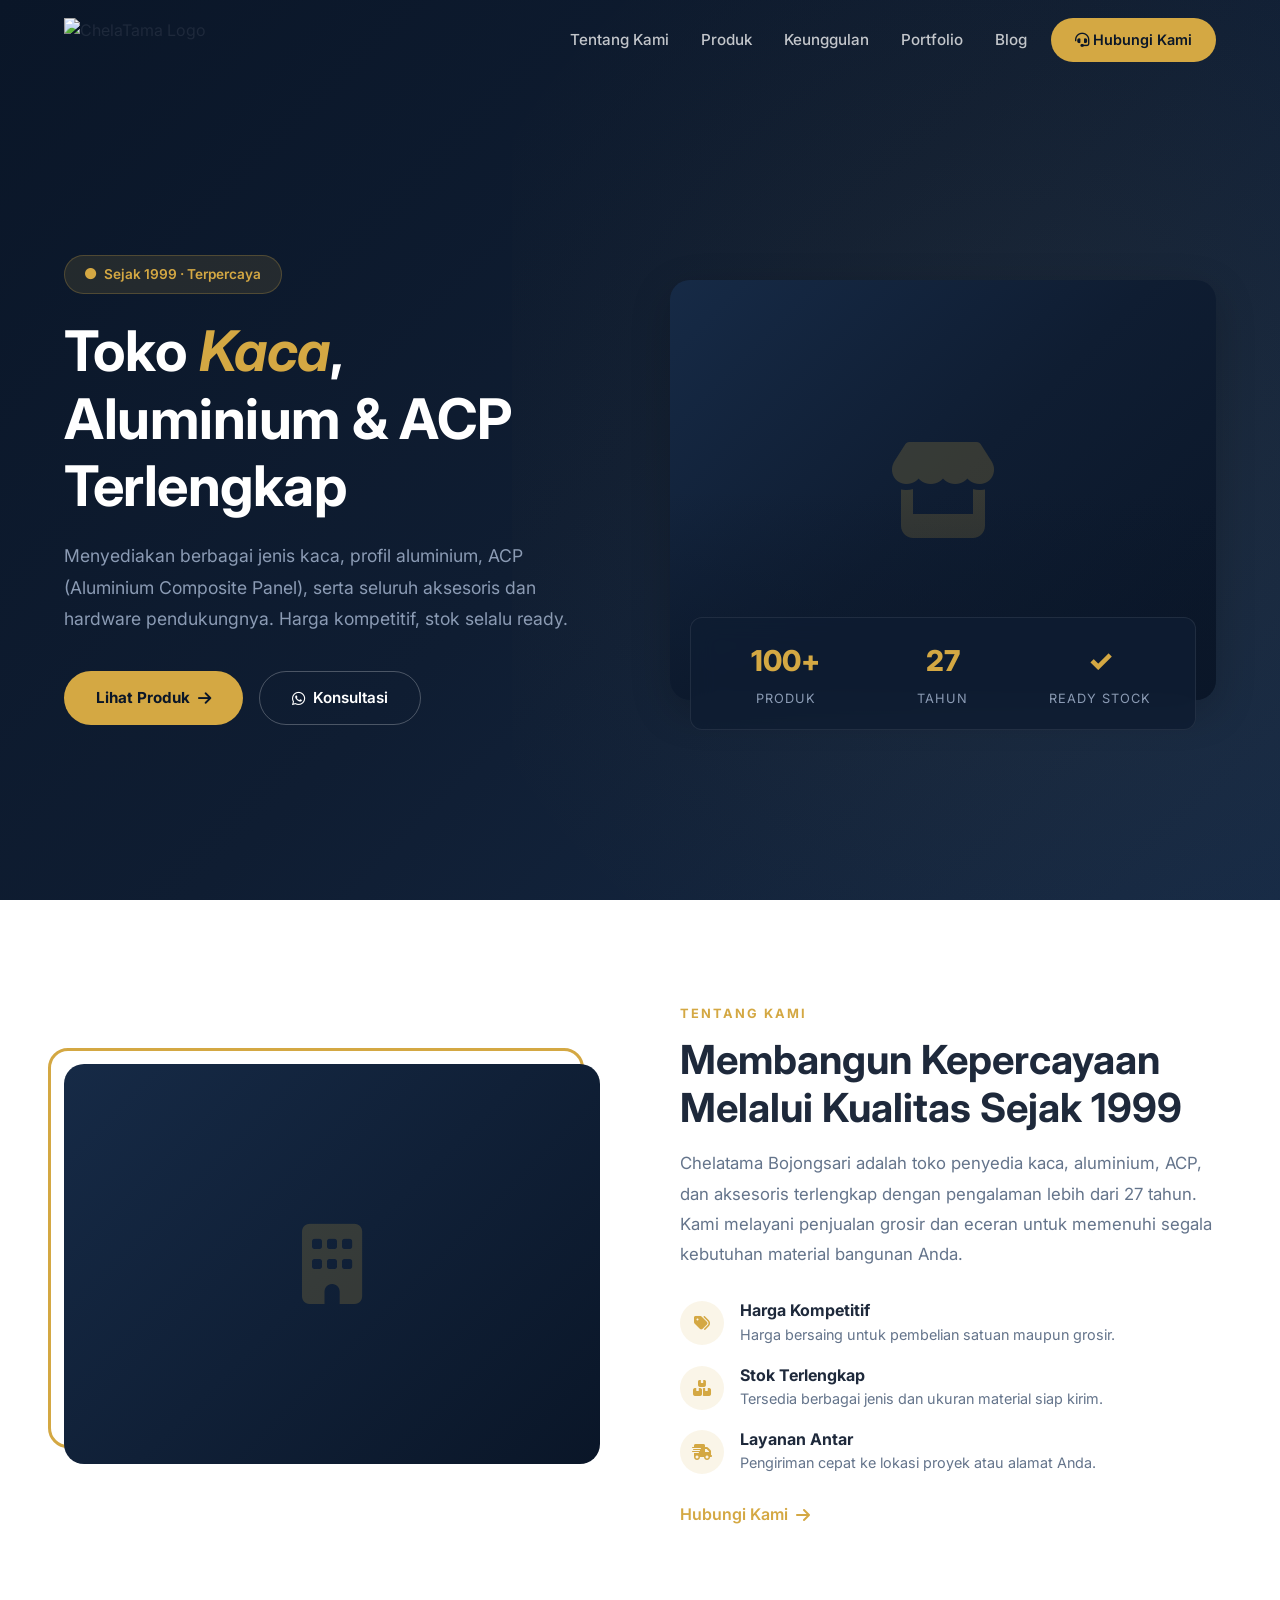
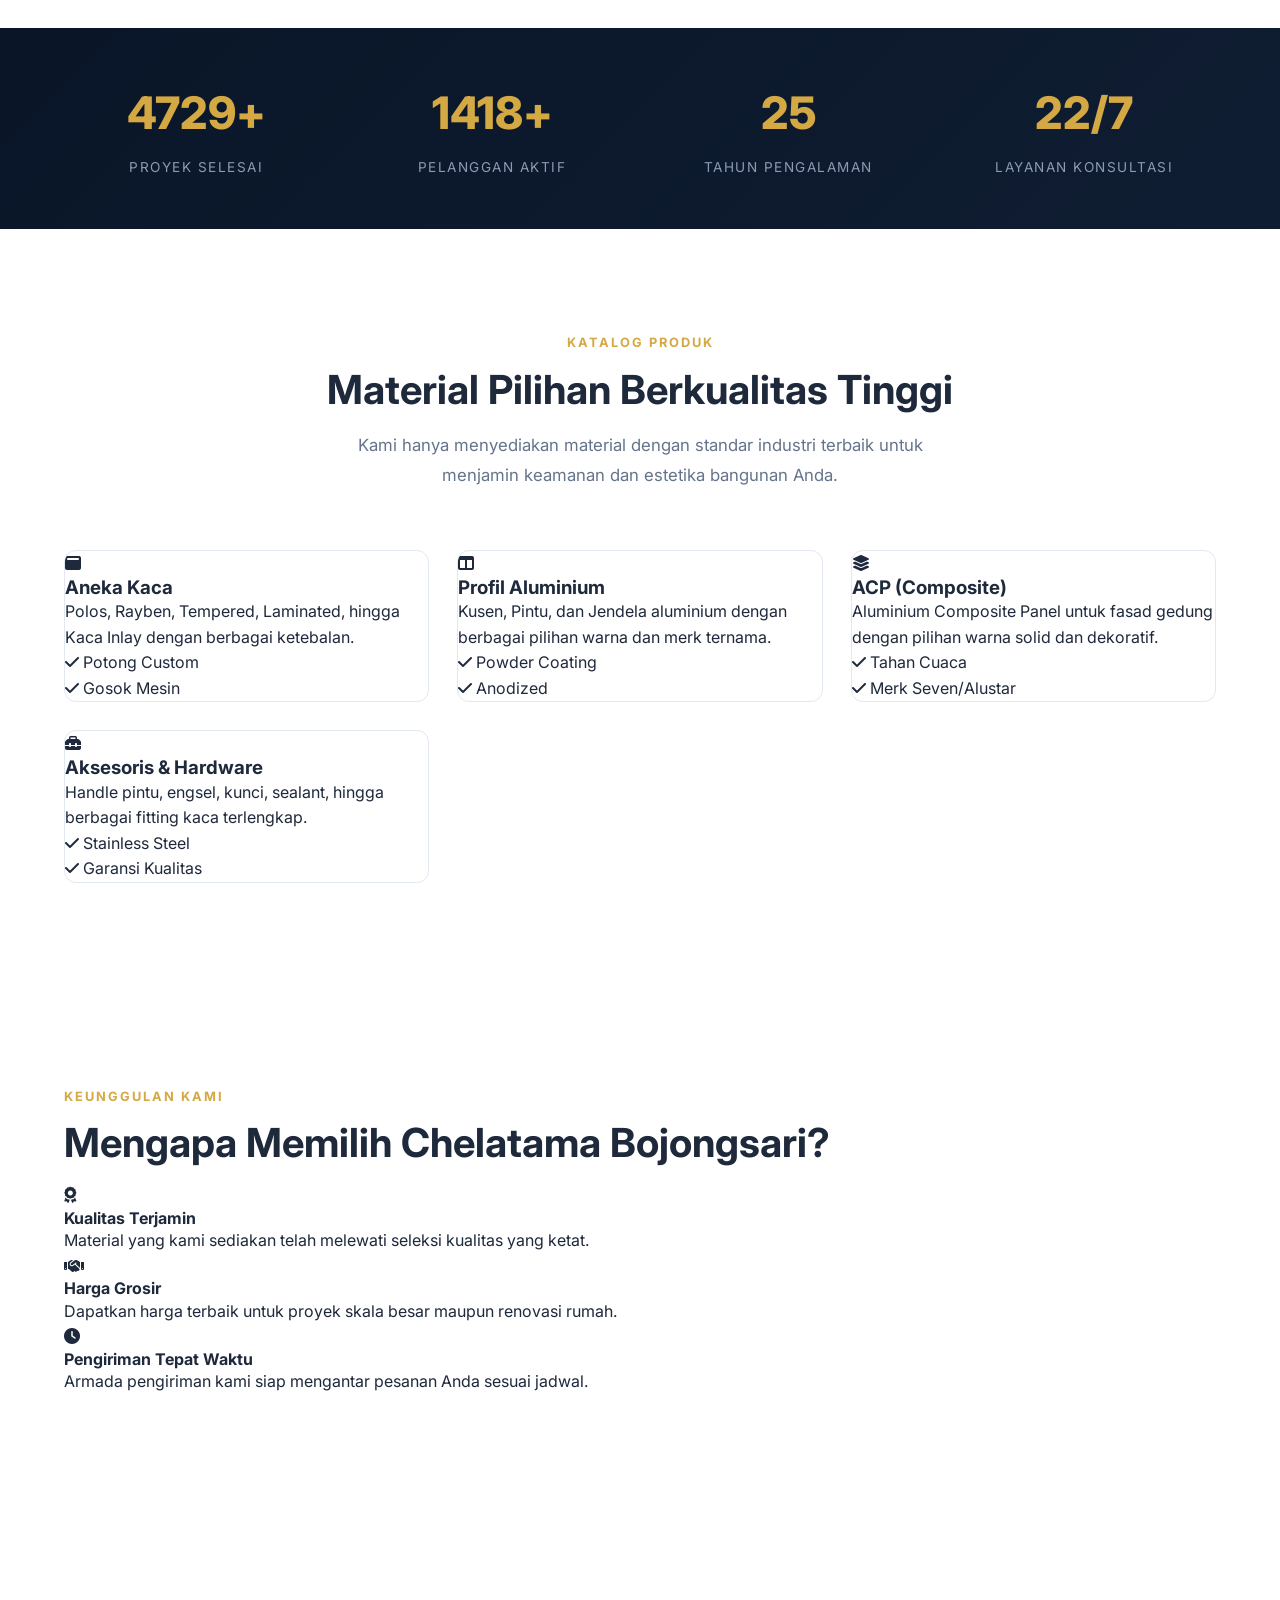
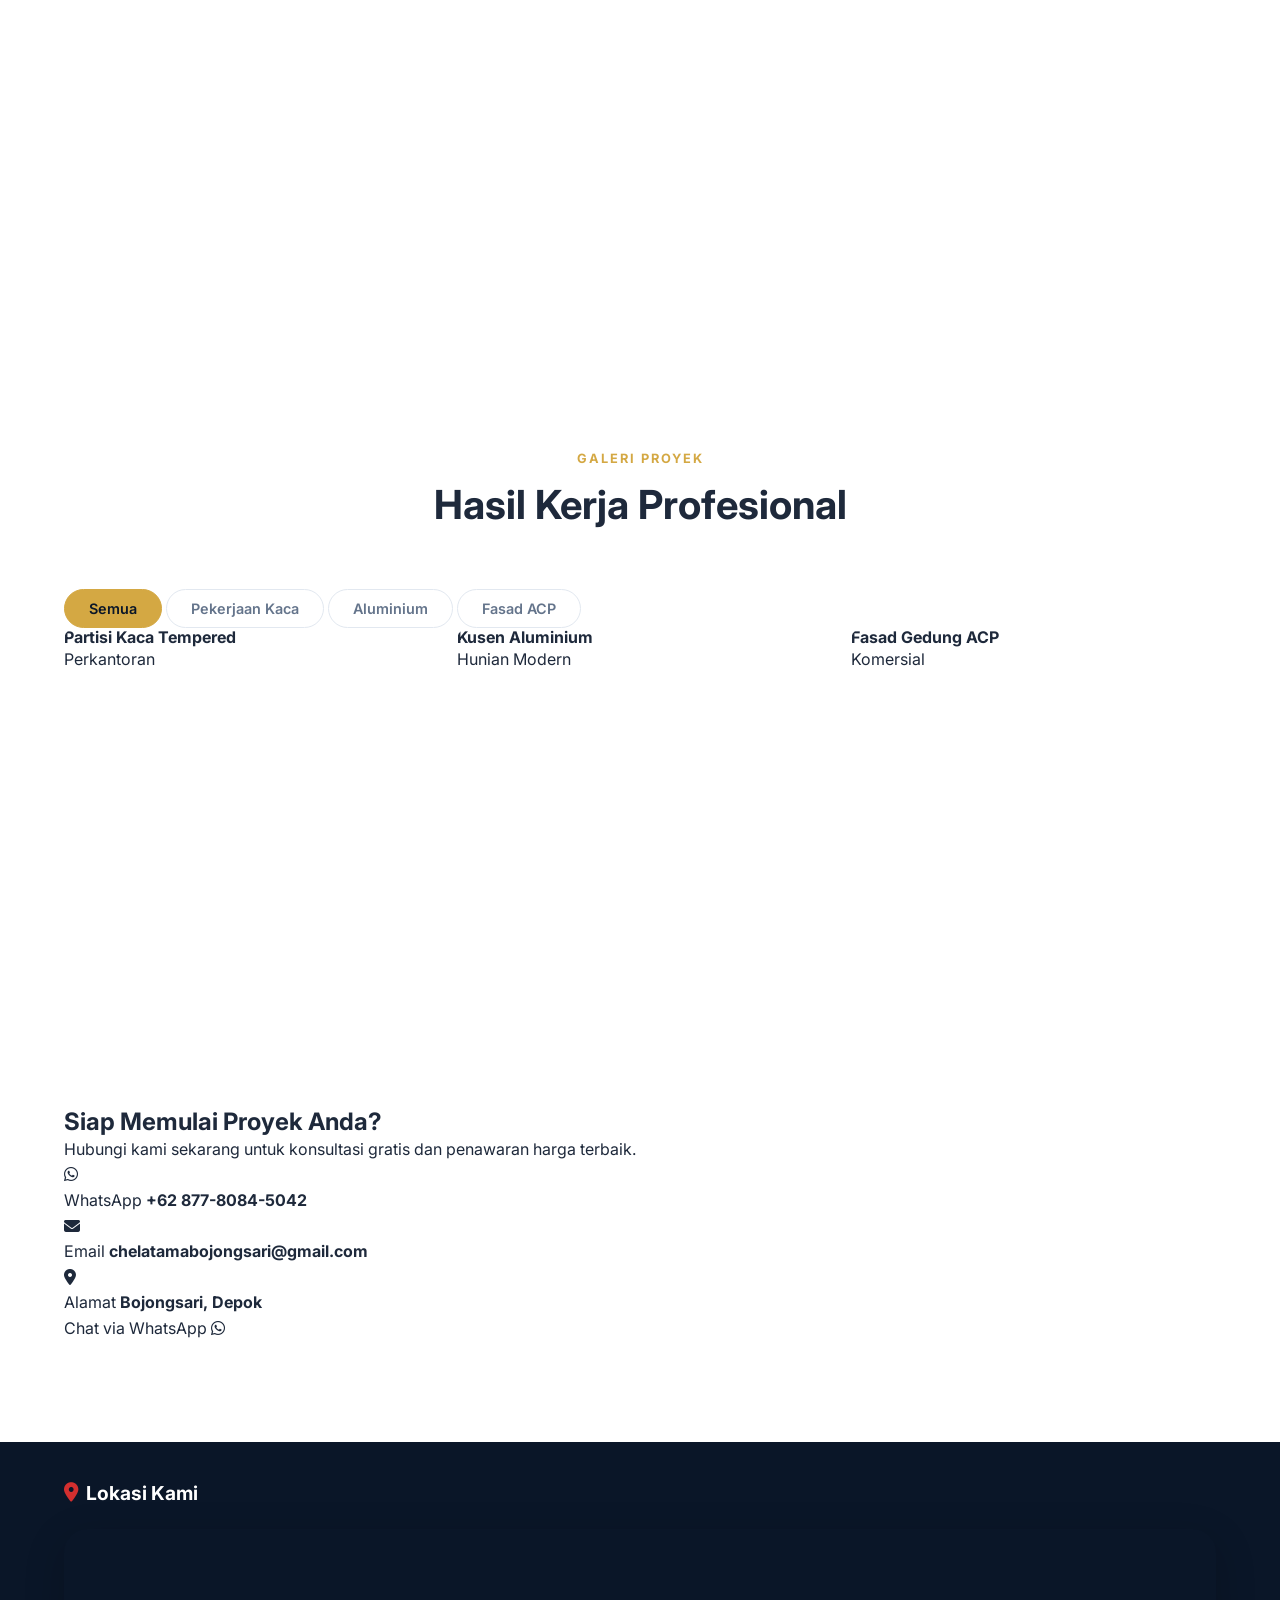
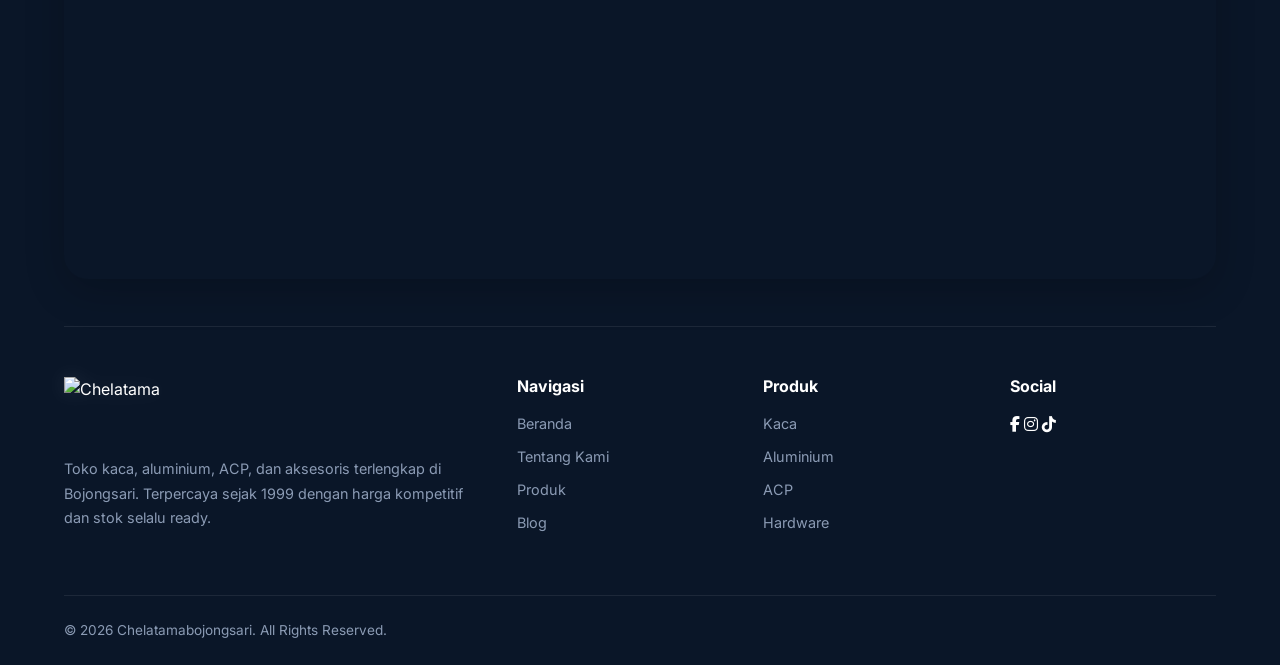
==== commit 17c8df5f: "solve conflict and optimized" ====
--- a/index.html
+++ b/index.html
@@ -9,13 +9,14 @@
     content="ChelaTama Bojongsari: Toko kaca, aluminium, ACP dan aksesoris terlengkap. 27+ tahun terpercaya, stok selalu ready, harga kompetitif.">
   <meta name="keywords"
     content="kaca, aluminium, ACP, aksesoris, hardware, Bojongsari, Depok, toko kaca, aluminium composite panel">
-  <meta property="og:title" content="ChelaTama — Toko Kaca, Aluminium,ACP & Aksesoris Terlengkap">
+  <meta property="og:title" content="ChelaTama — Toko Kaca, Aluminium,ACP & Aksoris Terlengkap">
   <meta property="og:description"
     content="Toko kaca, aluminium, ACP dan aksesoris terlengkap di Bojongsari. 27+ tahun terpercaya.">
   <meta property="og:type" content="website">
   <link rel="stylesheet" href="styles.css">
   <link rel="stylesheet" href="https://cdnjs.cloudflare.com/ajax/libs/font-awesome/6.5.1/css/all.min.css">
-  <link rel="icon" type="image/png" href="https://chelatama.com/wp-content/uploads/2025/07/cropped-logo-chela-tama-shadow-e1752827290147.png">
+  <link rel="icon" type="image/png"
+    href="https://chelatama.com/wp-content/uploads/2025/07/cropped-logo-chela-tama-shadow-e1752827290147.png">
 </head>
 
 <body>
@@ -23,7 +24,9 @@
   <!-- NAVBAR -->
   <nav class="navbar" id="navbar">
     <div class="nav-container">
-      <a href="#" class="nav-logo"><img src="https://chelatama.com/wp-content/uploads/2025/07/cropped-logo-chela-tama-shadow-e1752827290147.png" alt="ChelaTama Logo"></a>
+      <a href="#" class="nav-logo"><img
+          src="https://chelatama.com/wp-content/uploads/2025/07/cropped-logo-chela-tama-shadow-e1752827290147.png"
+          alt="ChelaTama Logo"></a>
       <ul class="nav-links" id="navLinks">
         <li><a href="#about">Tentang Kami</a></li>
         <li><a href="#produk">Produk</a></li>
@@ -131,225 +134,203 @@
   <div class="stats-bar">
     <div class="container">
       <div class="stats-grid">
-        <div class="stat-item reveal">
-          <span class="stat-number" data-target="100">0</span><span class="stat-suffix">+</span>
-          <span class="stat-label">Item Produk</span>
-        </div>
-        <div class="stat-item reveal">
+        <div class="stat-box">
+          <span class="stat-number" data-target="5000">0</span><span class="stat-suffix">+</span>
+          <span class="stat-label">Proyek Selesai</span>
+        </div>
+        <div class="stat-box">
+          <span class="stat-number" data-target="1500">0</span><span class="stat-suffix">+</span>
+          <span class="stat-label">Pelanggan Aktif</span>
+        </div>
+        <div class="stat-box">
           <span class="stat-number" data-target="27">0</span>
           <span class="stat-label">Tahun Pengalaman</span>
         </div>
-        <div class="stat-item reveal">
-          <span class="stat-number" data-target="100">0</span><span class="stat-suffix">+</span>
-          <span class="stat-label">Proyek Selesai</span>
-        </div>
-        <div class="stat-item reveal">
-          <span class="stat-number" data-target="100">0</span><span class="stat-suffix">%</span>
-          <span class="stat-label">Kepuasan Pelanggan</span>
+        <div class="stat-box">
+          <span class="stat-number" data-target="24">0</span><span class="stat-suffix">/7</span>
+          <span class="stat-label">Layanan Konsultasi</span>
         </div>
       </div>
     </div>
   </div>
 
-  <!-- PRODUK -->
-  <section id="produk" class="section">
+  <!-- PRODUCTS -->
+  <section id="produk" class="section bg-light">
     <div class="container">
       <div class="section-header reveal">
-        <span class="section-label">Produk Kami</span>
-        <h2 class="section-title">Kaca, Aluminium, ACP & Aksesoris</h2>
-        <p class="section-desc">Kami menyediakan material berkualitas tinggi beserta seluruh aksesoris pendukungnya
-          untuk kebutuhan bangunan modern Anda.</p>
+        <span class="section-label">Katalog Produk</span>
+        <h2 class="section-title">Material Pilihan Berkualitas Tinggi</h2>
+        <p class="section-desc mx-auto">Kami hanya menyediakan material dengan standar industri terbaik untuk menjamin
+          keamanan dan estetika bangunan Anda.</p>
       </div>
       <div class="products-grid">
-        <article class="product-card reveal">
-          <div class="product-card-image"><i class="fas fa-border-all"></i></div>
-          <div class="product-card-body">
-            <h3>Kaca Clear / Polos</h3>
-            <p>Kaca transparan berkualitas SNI tersedia dalam berbagai ketebalan 5mm, 6mm, 8mm, 10mm, dan 12mm.</p>
-            <a href="https://wa.me/6287780845042?text=Halo%20Chela%20Tama%2C%20saya%20ingin%20tanya%20harga%20Kaca%20Clear"
-              class="btn-wa" target="_blank"><i class="fab fa-whatsapp"></i> Tanya Harga</a>
-          </div>
-        </article>
-        <article class="product-card reveal">
-          <div class="product-card-image"><i class="fas fa-shield-halved"></i></div>
-          <div class="product-card-body">
-            <h3>Kaca Tempered</h3>
-            <p>Kaca keamanan dengan kekuatan 4-5x lipat dari kaca biasa. Ideal untuk pintu, shower screen, dan railing.
-            </p>
-            <a href="https://wa.me/6287780845042?text=Halo%20Chela%20Tama%2C%20saya%20ingin%20tanya%20harga%20Kaca%20Tempered"
-              class="btn-wa" target="_blank"><i class="fab fa-whatsapp"></i> Tanya Harga</a>
-          </div>
-        </article>
-        <article class="product-card reveal">
-          <div class="product-card-image"><i class="fas fa-eye-low-vision"></i></div>
-          <div class="product-card-body">
-            <h3>Kaca Ryben / Tinted</h3>
-            <p>Kaca berwarna gelap transparan untuk mengurangi silau dan panas matahari. Estetik dan fungsional.</p>
-            <a href="https://wa.me/6287780845042?text=Halo%20Chela%20Tama%2C%20saya%20ingin%20tanya%20harga%20Kaca%20Ryben"
-              class="btn-wa" target="_blank"><i class="fab fa-whatsapp"></i> Tanya Harga</a>
-          </div>
-        </article>
-        <article class="product-card reveal">
-          <div class="product-card-image"><i class="fas fa-window-maximize"></i></div>
-          <div class="product-card-body">
+        <div class="product-card reveal">
+          <div class="product-image"><i class="fas fa-window-maximize"></i></div>
+          <div class="product-info">
+            <h3>Aneka Kaca</h3>
+            <p>Polos, Rayben, Tempered, Laminated, hingga Kaca Inlay dengan berbagai ketebalan.</p>
+            <ul class="product-features">
+              <li><i class="fas fa-check"></i> Potong Custom</li>
+              <li><i class="fas fa-check"></i> Gosok Mesin</li>
+            </ul>
+          </div>
+        </div>
+        <div class="product-card reveal">
+          <div class="product-image"><i class="fas fa-columns"></i></div>
+          <div class="product-info">
             <h3>Profil Aluminium</h3>
-            <p>Profil aluminium berkualitas dari berbagai merk ternama untuk kusen, pintu, dan jendela dengan finishing
-              premium.</p>
-            <a href="https://wa.me/6287780845042?text=Halo%20Chela%20Tama%2C%20saya%20ingin%20tanya%20harga%20Profil%20Aluminium"
-              class="btn-wa" target="_blank"><i class="fab fa-whatsapp"></i> Tanya Harga</a>
-          </div>
-        </article>
-        <article class="product-card reveal">
-          <div class="product-card-image"><i class="fas fa-layer-group"></i></div>
-          <div class="product-card-body">
-            <h3>ACP (Aluminium Composite Panel)</h3>
-            <p>Panel komposit untuk fasad bangunan modern. Tersedia dengan coating PVDF & PE dalam berbagai warna dan
-              motif.</p>
-            <a href="https://wa.me/6287780845042?text=Halo%20Chela%20Tama%2C%20saya%20ingin%20tanya%20harga%20ACP"
-              class="btn-wa" target="_blank"><i class="fab fa-whatsapp"></i> Tanya Harga</a>
-          </div>
-        </article>
-        <article class="product-card reveal">
-          <div class="product-card-image"><i class="fas fa-gears"></i></div>
-          <div class="product-card-body">
+            <p>Kusen, Pintu, dan Jendela aluminium dengan berbagai pilihan warna dan merk ternama.</p>
+            <ul class="product-features">
+              <li><i class="fas fa-check"></i> Powder Coating</li>
+              <li><i class="fas fa-check"></i> Anodized</li>
+            </ul>
+          </div>
+        </div>
+        <div class="product-card reveal">
+          <div class="product-image"><i class="fas fa-layer-group"></i></div>
+          <div class="product-info">
+            <h3>ACP (Composite)</h3>
+            <p>Aluminium Composite Panel untuk fasad gedung dengan pilihan warna solid dan dekoratif.</p>
+            <ul class="product-features">
+              <li><i class="fas fa-check"></i> Tahan Cuaca</li>
+              <li><i class="fas fa-check"></i> Merk Seven/Alustar</li>
+            </ul>
+          </div>
+        </div>
+        <div class="product-card reveal">
+          <div class="product-image"><i class="fas fa-toolbox"></i></div>
+          <div class="product-info">
             <h3>Aksesoris & Hardware</h3>
-            <p>Engsel pintu aluminium & kaca, handle, floor hinge Dekson, patch fitting, sealant, dan aksesoris lainnya.
-            </p>
-            <a href="https://wa.me/6287780845042?text=Halo%20Chela%20Tama%2C%20saya%20ingin%20tanya%20harga%20Aksesoris"
-              class="btn-wa" target="_blank"><i class="fab fa-whatsapp"></i> Tanya Harga</a>
-          </div>
-        </article>
-      </div>
-      <div class="products-more">
-        <a href="produk.html" class="btn-primary">Lihat Semua Produk <i class="fas fa-arrow-right"></i></a>
-      </div>
-    </div>
-  </section>
-
-  <!-- KEUNGGULAN -->
-  <section id="keunggulan" class="section" style="background:var(--gray-50);">
+            <p>Handle pintu, engsel, kunci, sealant, hingga berbagai fitting kaca terlengkap.</p>
+            <ul class="product-features">
+              <li><i class="fas fa-check"></i> Stainless Steel</li>
+              <li><i class="fas fa-check"></i> Garansi Kualitas</li>
+            </ul>
+          </div>
+        </div>
+      </div>
+    </div>
+  </section>
+
+  <!-- ADVANTAGES -->
+  <section id="keunggulan" class="section">
+    <div class="container">
+      <div class="advantage-container">
+        <div class="advantage-content reveal">
+          <span class="section-label">Keunggulan Kami</span>
+          <h2 class="section-title">Mengapa Memilih Chelatama Bojongsari?</h2>
+          <div class="advantage-list">
+            <div class="advantage-item">
+              <div class="adv-icon"><i class="fas fa-award"></i></div>
+              <div class="adv-text">
+                <h4>Kualitas Terjamin</h4>
+                <p>Material yang kami sediakan telah melewati seleksi kualitas yang ketat.</p>
+              </div>
+            </div>
+            <div class="advantage-item">
+              <div class="adv-icon"><i class="fas fa-handshake"></i></div>
+              <div class="adv-text">
+                <h4>Harga Grosir</h4>
+                <p>Dapatkan harga terbaik untuk proyek skala besar maupun renovasi rumah.</p>
+              </div>
+            </div>
+            <div class="advantage-item">
+              <div class="adv-icon"><i class="fas fa-clock"></i></div>
+              <div class="adv-text">
+                <h4>Pengiriman Tepat Waktu</h4>
+                <p>Armada pengiriman kami siap mengantar pesanan Anda sesuai jadwal.</p>
+              </div>
+            </div>
+          </div>
+        </div>
+        <div class="advantage-visual reveal">
+          <div
+            style="width:100%;height:450px;background:url('https://images.unsplash.com/photo-1513584684374-8bdb74838a0f?ixlib=rb-4.0.3&auto=format&fit=crop&w=1000&q=80') center/cover;border-radius:30px;">
+          </div>
+        </div>
+      </div>
+    </div>
+  </section>
+
+  <!-- PORTFOLIO -->
+  <section id="portfolio" class="section bg-light">
     <div class="container">
       <div class="section-header reveal">
-        <span class="section-label">Keunggulan Kami</span>
-        <h2 class="section-title">Mengapa Memilih Chelatama?</h2>
-        <p class="section-desc">Pengalaman lebih dari dua dekade menjadikan kami pilihan utama untuk kebutuhan material
-          kaca, aluminium, dan ACP Anda.</p>
-      </div>
-      <div class="keunggulan-grid">
-        <div class="keunggulan-card reveal">
-          <div class="keunggulan-icon"><i class="fas fa-medal"></i></div>
-          <h3>Kualitas Terjamin</h3>
-          <p>Material berkualitas SNI dari brand terpercaya untuk ketahanan dan keamanan maksimal.</p>
-        </div>
-        <div class="keunggulan-card reveal">
-          <div class="keunggulan-icon"><i class="fas fa-wallet"></i></div>
-          <h3>Harga Bersaing</h3>
-          <p>Harga kompetitif untuk pembelian grosir maupun eceran tanpa mengorbankan kualitas.</p>
-        </div>
-        <div class="keunggulan-card reveal">
-          <div class="keunggulan-icon"><i class="fas fa-warehouse"></i></div>
-          <h3>Stok Selalu Ready</h3>
-          <p>Gudang luas dengan stok lengkap siap kirim, tidak perlu menunggu lama.</p>
-        </div>
-        <div class="keunggulan-card reveal">
-          <div class="keunggulan-icon"><i class="fas fa-users"></i></div>
-          <h3>Tim Berpengalaman</h3>
-          <p>Tim profesional siap membantu konsultasi dan rekomendasi material yang tepat.</p>
-        </div>
-        <div class="keunggulan-card reveal">
-          <div class="keunggulan-icon"><i class="fas fa-truck"></i></div>
-          <h3>Pengiriman Cepat</h3>
-          <p>Layanan antar langsung ke lokasi proyek atau alamat Anda di area Jabodetabek.</p>
-        </div>
-        <div class="keunggulan-card reveal">
-          <div class="keunggulan-icon"><i class="fas fa-handshake"></i></div>
-          <h3>Pelayanan Ramah</h3>
-          <p>Kami mengutamakan kepuasan pelanggan dengan pelayanan yang ramah dan responsif.</p>
-        </div>
-      </div>
-    </div>
-  </section>
-
-  <!-- PORTFOLIO -->
-  <section id="portfolio" class="section">
-    <div class="container">
-      <div class="section-header reveal">
-        <span class="section-label">Portfolio</span>
-        <h2 class="section-title">Hasil Pemasangan Terbaik</h2>
-        <p class="section-desc">Lihat hasil pemasangan material kami oleh berbagai klien untuk proyek komersial dan
-          residensial.</p>
-      </div>
-      <div class="portfolio-filters reveal">
+        <span class="section-label">Galeri Proyek</span>
+        <h2 class="section-title">Hasil Kerja Profesional</h2>
+      </div>
+      <div class="filter-container reveal">
         <button class="filter-btn active" data-filter="all">Semua</button>
-        <button class="filter-btn" data-filter="komersial">Komersial</button>
-        <button class="filter-btn" data-filter="residensial">Residensial</button>
+        <button class="filter-btn" data-filter="kaca">Pekerjaan Kaca</button>
+        <button class="filter-btn" data-filter="aluminium">Aluminium</button>
+        <button class="filter-btn" data-filter="acp">Fasad ACP</button>
       </div>
       <div class="portfolio-grid">
-        <div class="portfolio-card reveal" data-category="komersial">
-          <div
-            style="width:100%;height:100%;background:linear-gradient(135deg,#1a365d,#0A1628);display:flex;align-items:center;justify-content:center;">
-            <i class="fas fa-building" style="font-size:3rem;color:rgba(212,168,67,0.25);"></i>
-          </div>
-          <div class="portfolio-card-overlay">
-            <h3>Curtain Wall Gedung</h3>
-            <p>Kaca tempered & aluminium frame</p>
-          </div>
-        </div>
-        <div class="portfolio-card reveal" data-category="residensial">
-          <div
-            style="width:100%;height:100%;background:linear-gradient(135deg,#1e3a5f,#0F1D32);display:flex;align-items:center;justify-content:center;">
-            <i class="fas fa-home" style="font-size:3rem;color:rgba(212,168,67,0.25);"></i>
-          </div>
-          <div class="portfolio-card-overlay">
-            <h3>Jendela Aluminium Residence</h3>
-            <p>Profil aluminium powder coating</p>
-          </div>
-        </div>
-        <div class="portfolio-card reveal" data-category="komersial">
-          <div
-            style="width:100%;height:100%;background:linear-gradient(135deg,#162A46,#0A1628);display:flex;align-items:center;justify-content:center;">
-            <i class="fas fa-store" style="font-size:3rem;color:rgba(212,168,67,0.25);"></i>
-          </div>
-          <div class="portfolio-card-overlay">
-            <h3>Storefront Ruko</h3>
-            <p>Kaca clear & aluminium storefront</p>
-          </div>
-        </div>
-      </div>
-      <div class="products-more reveal" style="text-align:center;margin-top:48px;">
-        <a href="portfolio.html" class="btn-primary">Lihat Lebih Banyak <i class="fas fa-arrow-right"></i></a>
-      </div>
-    </div>
-  </section>
-
-  <!-- CTA / KONTAK -->
-  <section id="kontak" class="section cta-section">
-    <div class="container">
-      <div class="section-header reveal">
-        <span class="section-label">Hubungi Kami</span>
-        <h2 class="section-title">Siap Memenuhi Kebutuhan Anda?</h2>
-        <p class="section-desc">Konsultasikan kebutuhan kaca, aluminium, ACP, dan aksesoris Anda dengan tim kami. Gratis
-          estimasi untuk setiap pesanan.</p>
-      </div>
-      <div class="cta-cards">
-        <div class="cta-card reveal">
-          <div class="cta-card-icon"><i class="fab fa-whatsapp"></i></div>
-          <h4>WhatsApp</h4>
-          <p>Chat langsung dengan tim kami untuk konsultasi cepat</p>
-          <a href="https://wa.me/6287780845042?text=Halo%20Chela%20Tama%2C%20saya%20ingin%20bertanya%20tentang%20produk"
-            class="cta-link" target="_blank"><i class="fab fa-whatsapp"></i> Chat Sekarang</a>
-        </div>
-        <div class="cta-card reveal desktop-hide">
-          <div class="cta-card-icon"><i class="fas fa-phone-alt"></i></div>
-          <h4>Telepon</h4>
-          <p>Hubungi kami langsung untuk diskusi lebih detail</p>
-          <a href="tel:+6287780845042" class="cta-link"><i class="fas fa-phone"></i> +62 877-8084-5042</a>
-        </div>
-        <div class="cta-card reveal">
-          <div class="cta-card-icon"><i class="fas fa-envelope"></i></div>
-          <h4>Email</h4>
-          <p>Kirim detail kebutuhan Anda untuk penawaran terbaik</p>
-          <a href="mailto:chelatamabojongsari@gmail.com" class="cta-link"><i class="fas fa-envelope"></i> Email Kami</a>
+        <div class="portfolio-card reveal" data-category="kaca">
+          <div class="portfolio-img"
+            style="background:url('https://images.unsplash.com/photo-1600585154340-be6161a56a0c?ixlib=rb-4.0.3&auto=format&fit=crop&w=800&q=80') center/cover;">
+          </div>
+          <div class="portfolio-overlay">
+            <h4>Partisi Kaca Tempered</h4>
+            <span>Perkantoran</span>
+          </div>
+        </div>
+        <div class="portfolio-card reveal" data-category="aluminium">
+          <div class="portfolio-img"
+            style="background:url('https://images.unsplash.com/photo-1503387762-592dea58ed23?ixlib=rb-4.0.3&auto=format&fit=crop&w=800&q=80') center/cover;">
+          </div>
+          <div class="portfolio-overlay">
+            <h4>Kusen Aluminium</h4>
+            <span>Hunian Modern</span>
+          </div>
+        </div>
+        <div class="portfolio-card reveal" data-category="acp">
+          <div class="portfolio-img"
+            style="background:url('https://images.unsplash.com/photo-1486406146926-c627a92ad1ab?ixlib=rb-4.0.3&auto=format&fit=crop&w=800&q=80') center/cover;">
+          </div>
+          <div class="portfolio-overlay">
+            <h4>Fasad Gedung ACP</h4>
+            <span>Komersial</span>
+          </div>
+        </div>
+      </div>
+    </div>
+  </section>
+
+  <!-- CONTACT -->
+  <section id="kontak" class="section">
+    <div class="container">
+      <div class="contact-card reveal">
+        <div class="contact-info">
+          <h2>Siap Memulai Proyek Anda?</h2>
+          <p>Hubungi kami sekarang untuk konsultasi gratis dan penawaran harga terbaik.</p>
+          <div class="contact-methods">
+            <div class="method">
+              <i class="fab fa-whatsapp"></i>
+              <div>
+                <span>WhatsApp</span>
+                <strong>+62 877-8084-5042</strong>
+              </div>
+            </div>
+            <div class="method">
+              <i class="fas fa-envelope"></i>
+              <div>
+                <span>Email</span>
+                <strong>chelatamabojongsari@gmail.com</strong>
+              </div>
+            </div>
+            <div class="method">
+              <i class="fas fa-location-dot"></i>
+              <div>
+                <span>Alamat</span>
+                <strong>Bojongsari, Depok</strong>
+              </div>
+            </div>
+          </div>
+        </div>
+        <div class="contact-cta">
+          <a href="https://wa.me/6287780845042" class="btn-whatsapp" target="_blank">Chat via WhatsApp <i
+              class="fab fa-whatsapp"></i></a>
         </div>
       </div>
     </div>
@@ -361,22 +342,24 @@
       <div class="footer-map">
         <h3><i class="fas fa-map-marker-alt" style="color:var(--accent-red);"></i> Lokasi Kami</h3>
         <iframe
-          src="https://www.google.com/maps/embed?pb=!1m18!1m12!1m3!1d3965.084525163603!2d106.7465832!3d-6.3830914!2m3!1f0!2f0!3f0!3m2!1i1024!2i768!4f13.1!3m3!1m2!1s0x2e69ef006ce9e175%3A0x17e031ca11888c30!2sChela%20Tama!5e0!3m2!1sen!2sid!4v1777622999429!5m2!1sen!2sid"
+          src="https://www.google.com/maps/embed?pb=!1m18!1m12!1m3!1d3965.084525163603!2d106.7465832!3d-6.3830914!2m3!1f0!2f0!3f0!3m2!1i1024!2i768!4f13.1!3m3!1m2!1s0x2e69ef006ce9e175%3A0x17e031ca11888c30!2sChelatamabojongsari!5e0!3m2!1sen!2sid!4v1777622999429!5m2!1sen!2sid"
           width="100%" height="250" style="border:0;" allowfullscreen="" loading="lazy"
-          referrerpolicy="no-referrer-when-downgrade" title="Lokasi Chelatama Bojongsari"></iframe>
+          referrerpolicy="no-referrer-when-downgrade" title="Lokasi Chelatamabojongsari"></iframe>
       </div>
       <div class="footer-grid">
         <div class="footer-brand">
-          <img src="https://chelatama.com/wp-content/uploads/2025/07/cropped-logo-chela-tama-shadow-e1752827290147.png" alt="Chelatama">
+          <img src="https://chelatama.com/wp-content/uploads/2025/07/cropped-logo-chela-tama-shadow-e1752827290147.png"
+            alt="Chelatama">
           <p>Toko kaca, aluminium, ACP, dan aksesoris terlengkap di Bojongsari. Terpercaya sejak 1999 dengan harga
             kompetitif dan stok selalu ready.</p>
         </div>
         <div class="footer-col">
-          <h4>Perusahaan</h4>
+          <h4>Navigasi</h4>
           <ul>
+            <li><a href="#home">Beranda</a></li>
             <li><a href="#about">Tentang Kami</a></li>
-            <li><a href="#portfolio">Portfolio</a></li>
-            <li><a href="#kontak">Hubungi Kami</a></li>
+            <li><a href="#produk">Produk</a></li>
+            <li><a href="blog.html">Blog</a></li>
           </ul>
         </div>
         <div class="footer-col">
@@ -385,37 +368,30 @@
             <li><a href="produk.html">Kaca</a></li>
             <li><a href="produk.html">Aluminium</a></li>
             <li><a href="produk.html">ACP</a></li>
-            <li><a href="produk.html">Aksesoris</a></li>
+            <li><a href="produk.html">Hardware</a></li>
           </ul>
         </div>
         <div class="footer-col">
-          <h4>Kontak</h4>
-          <ul>
-            <li><a href="#"><i class="fas fa-map-marker-alt"></i> Bojongsari, Depok</a></li>
-            <li><a href="tel:+6287780845042"><i class="fas fa-phone"></i> +62 877-8084-5042</a></li>
-            <li><a href="mailto:chelatamabojongsari@gmail.com"><i class="fas fa-envelope"></i>
-                chelatamabojongsari@gmail.com</a></li>
-          </ul>
+          <h4>Social</h4>
+          <div class="social-links">
+            <a href="#"><i class="fab fa-facebook-f"></i></a>
+            <a href="#"><i class="fab fa-instagram"></i></a>
+            <a href="#"><i class="fab fa-tiktok"></i></a>
+          </div>
         </div>
       </div>
       <div class="footer-bottom">
-        <p>&copy; 2026 Chelatama Bojongsari. All Rights Reserved.</p>
-        <div class="footer-socials">
-          <a href="#"><i class="fab fa-facebook-f"></i></a>
-          <a href="#"><i class="fab fa-instagram"></i></a>
-          <a href="#"><i class="fab fa-tiktok"></i></a>
-        </div>
+        <p>&copy; 2026 Chelatamabojongsari. All Rights Reserved.</p>
       </div>
     </div>
   </footer>
 
-
   <!-- BACK TO TOP -->
-  <button class="back-to-top" id="backToTop" onclick="window.scrollTo({top:0})">
+  <button class="back-to-top" id="backToTop">
     <i class="fas fa-chevron-up"></i>
   </button>
 
-  <!-- MOBILE TAB BAR -->
+  <!-- MOBILE NAV -->
   <nav class="mobile-nav">
     <a href="index.html" class="mobile-nav-item active">
       <i class="fas fa-home"></i>
@@ -433,9 +409,9 @@
       <i class="fas fa-box-open"></i>
       <span>Produk</span>
     </a>
-    <a href="portfolio.html" class="mobile-nav-item">
-      <i class="fas fa-images"></i>
-      <span>Portfolio</span>
+    <a href="blog.html" class="mobile-nav-item">
+      <i class="fas fa-blog"></i>
+      <span>Blog</span>
     </a>
   </nav>
 
--- a/styles.css
+++ b/styles.css
@@ -53,10 +53,44 @@
   background:transparent;
 }
 .navbar.scrolled {
-  opacity: 0;
-  visibility: hidden;
-  pointer-events: none;
-  transform: translateY(-20px);
+  background: var(--white);
+  box-shadow: 0 4px 20px rgba(0,0,0,0.08);
+  height: 70px;
+}
+@media (max-width: 768px) {
+  .navbar.scrolled {
+    opacity: 0;
+    visibility: hidden;
+    pointer-events: none;
+    background: transparent;
+    box-shadow: none;
+  }
+  .navbar .nav-links, 
+  .navbar .nav-cta, 
+  .navbar .hamburger {
+    display: none !important;
+  }
+  .navbar .nav-container {
+    justify-content: center; /* Center the logo on mobile */
+  }
+}
+.navbar.scrolled .nav-links a {
+  color: var(--primary-dark);
+}
+.navbar.scrolled .nav-links a:hover, 
+.navbar.scrolled .nav-links a.active {
+  color: var(--accent);
+}
+.navbar.scrolled .hamburger span {
+  background: var(--primary-dark);
+}
+.navbar.scrolled .nav-logo img {
+  filter: brightness(0.2) invert(0) sepia(1) hue-rotate(200deg) saturate(0); /* Make logo text dark if needed, or just let it be if it's colored */
+  filter: none; /* Keep original colored logo but add contrast */
+}
+/* More specific contrast for logo text if it's white in the image */
+.navbar.scrolled .nav-logo {
+  filter: drop-shadow(0 0 1px rgba(0,0,0,0.1));
 }
 .nav-container {
   display:flex; align-items:center; justify-content:space-between;
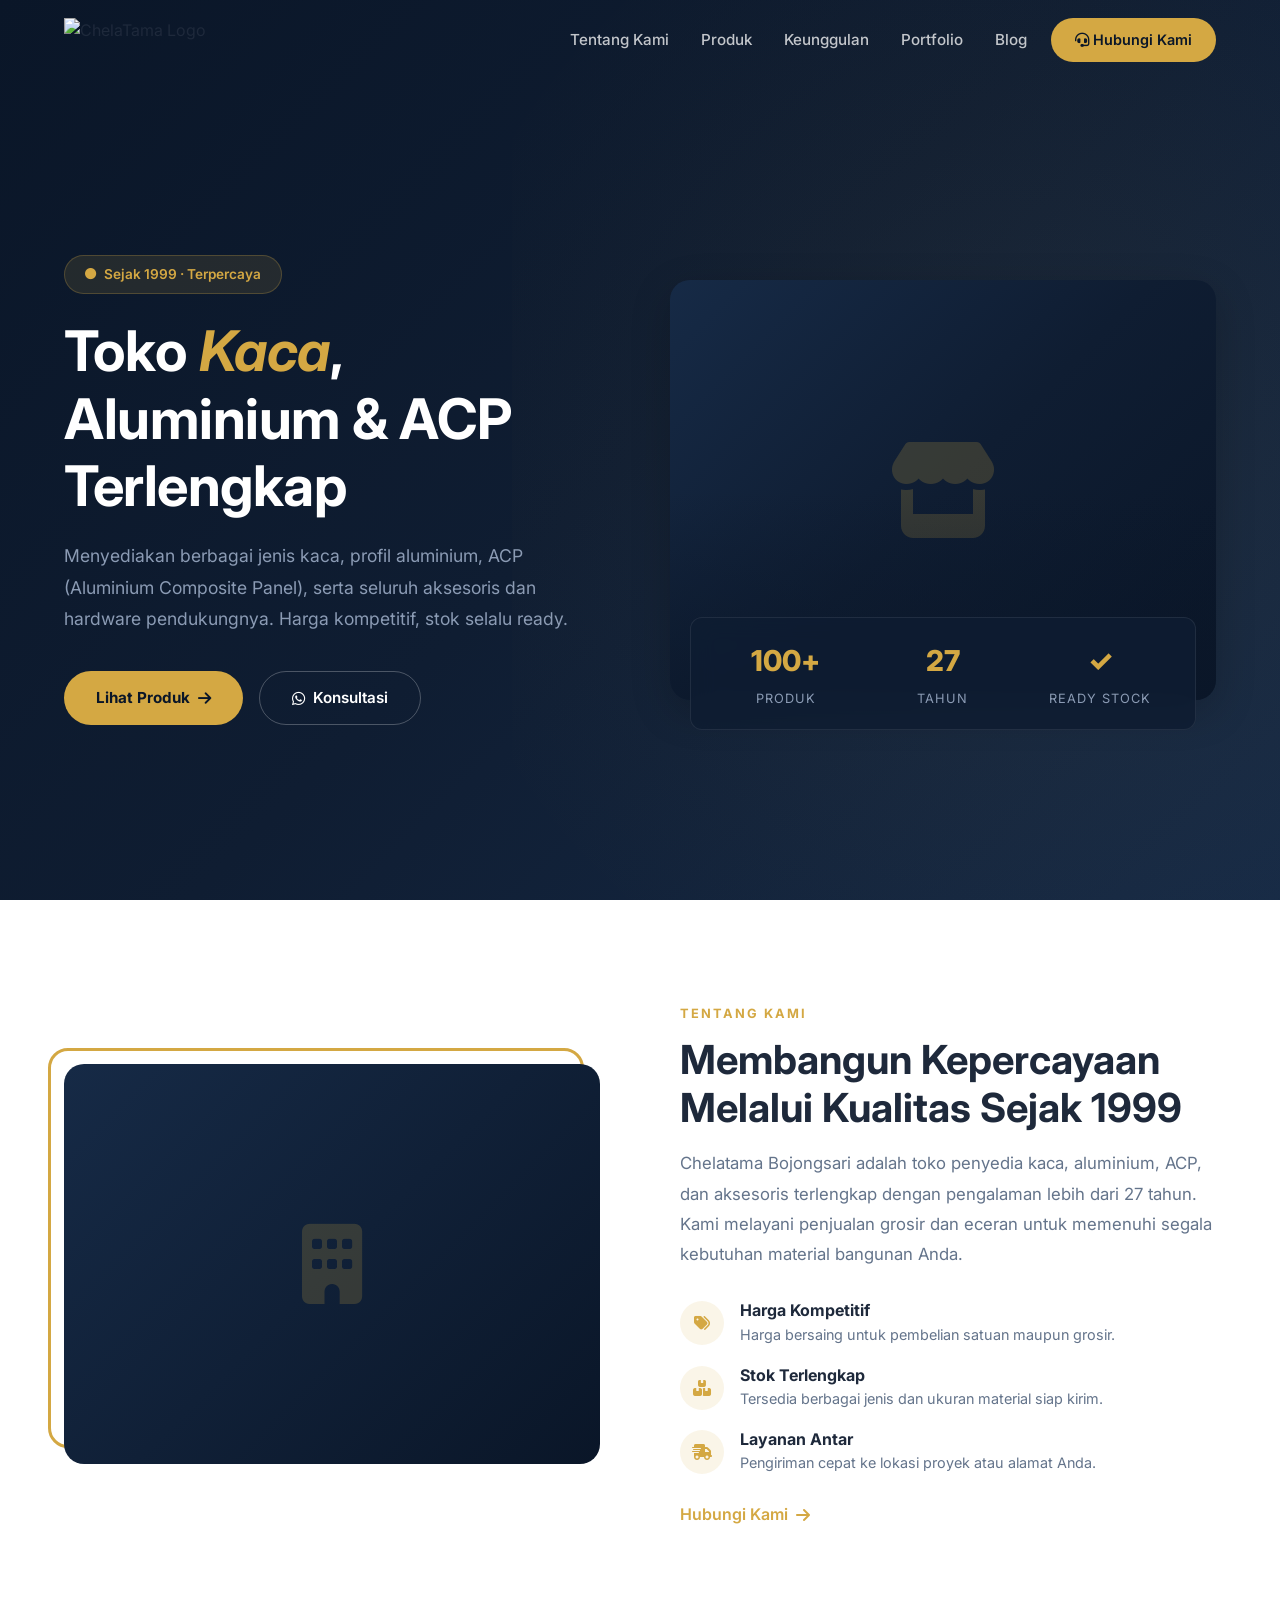
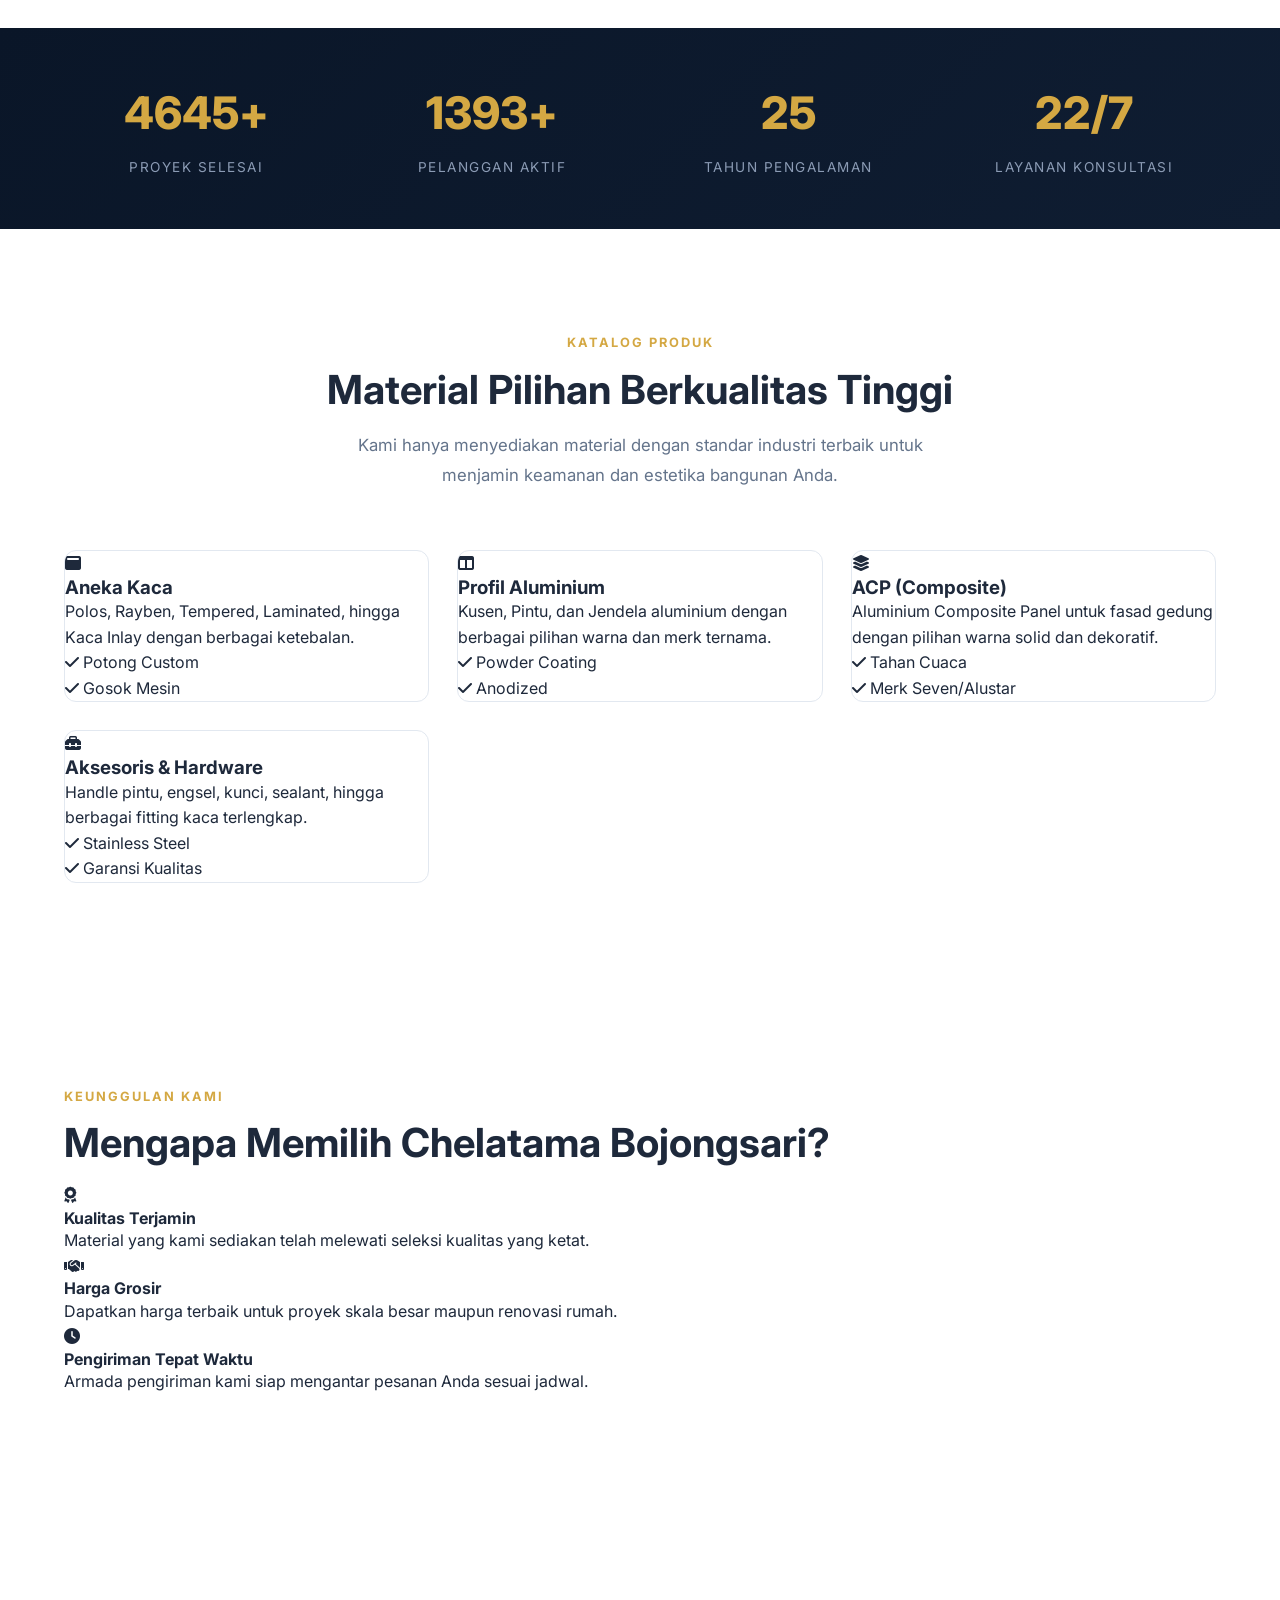
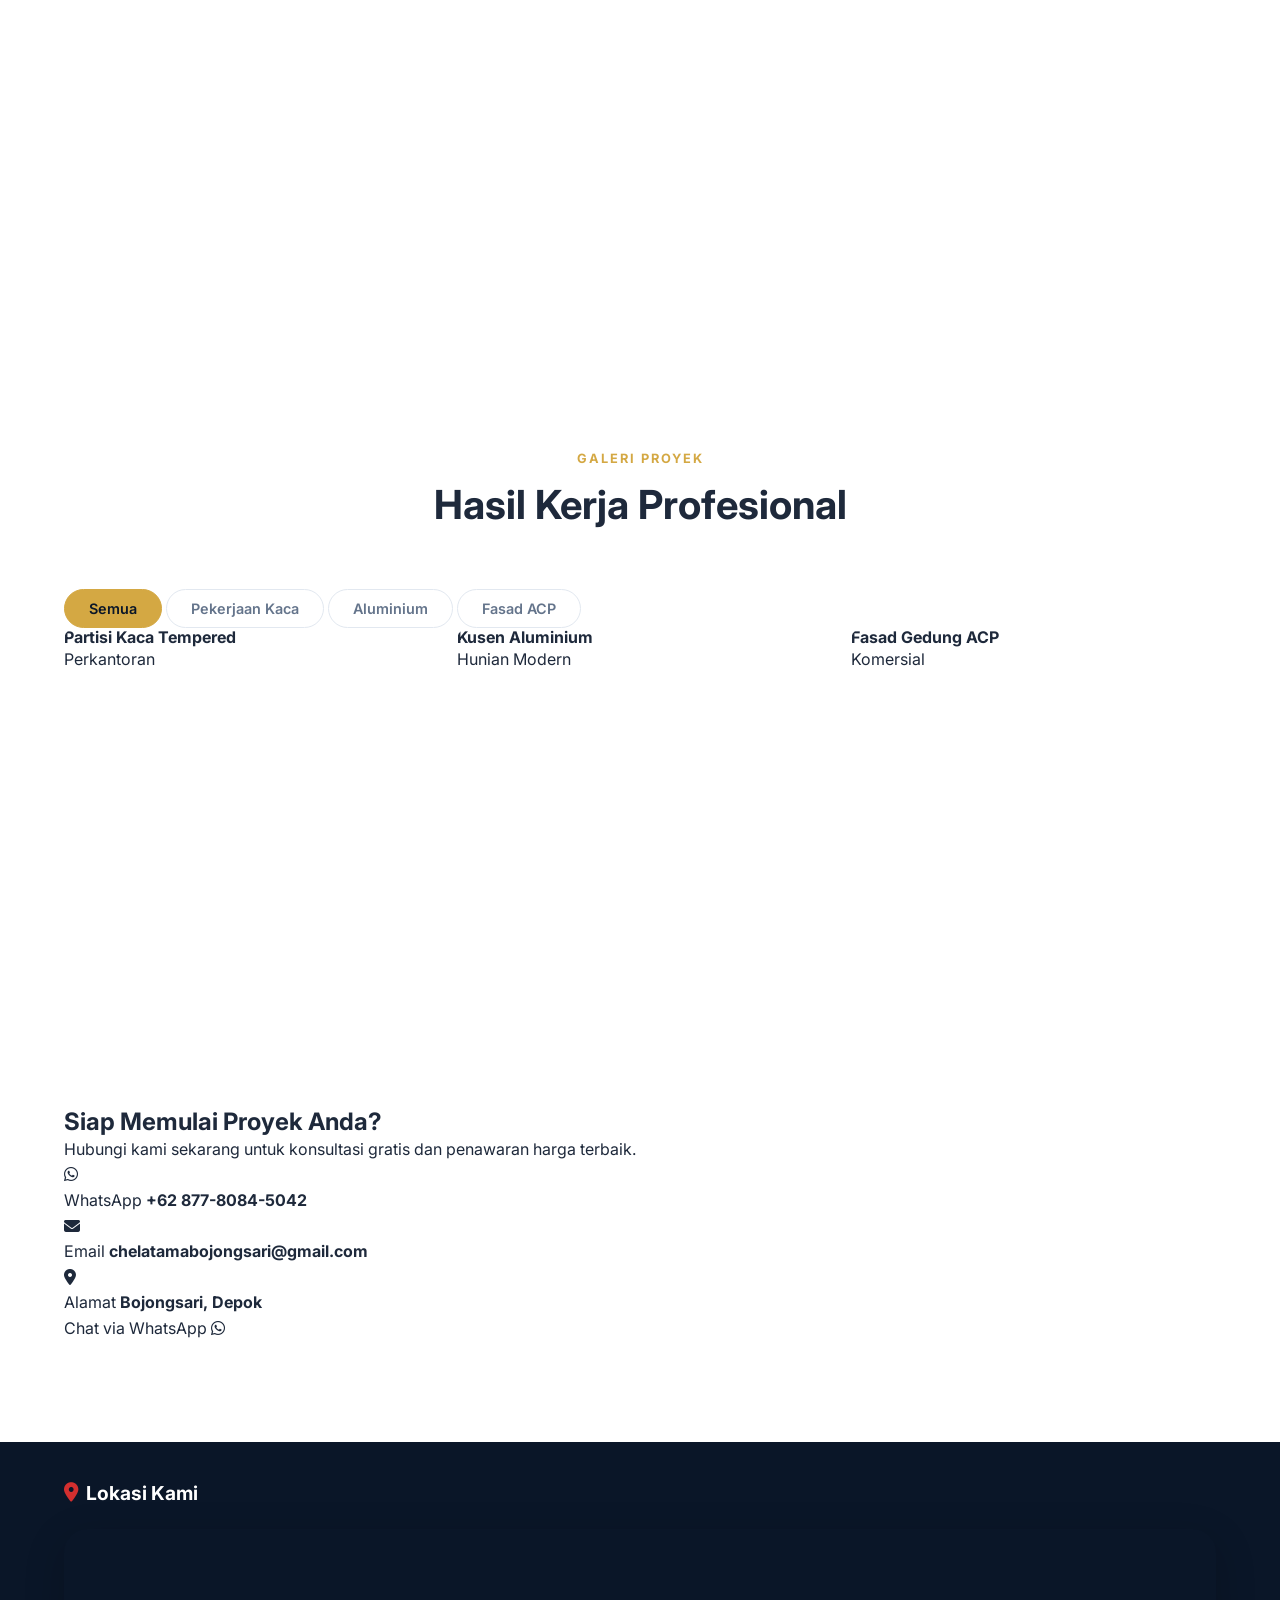
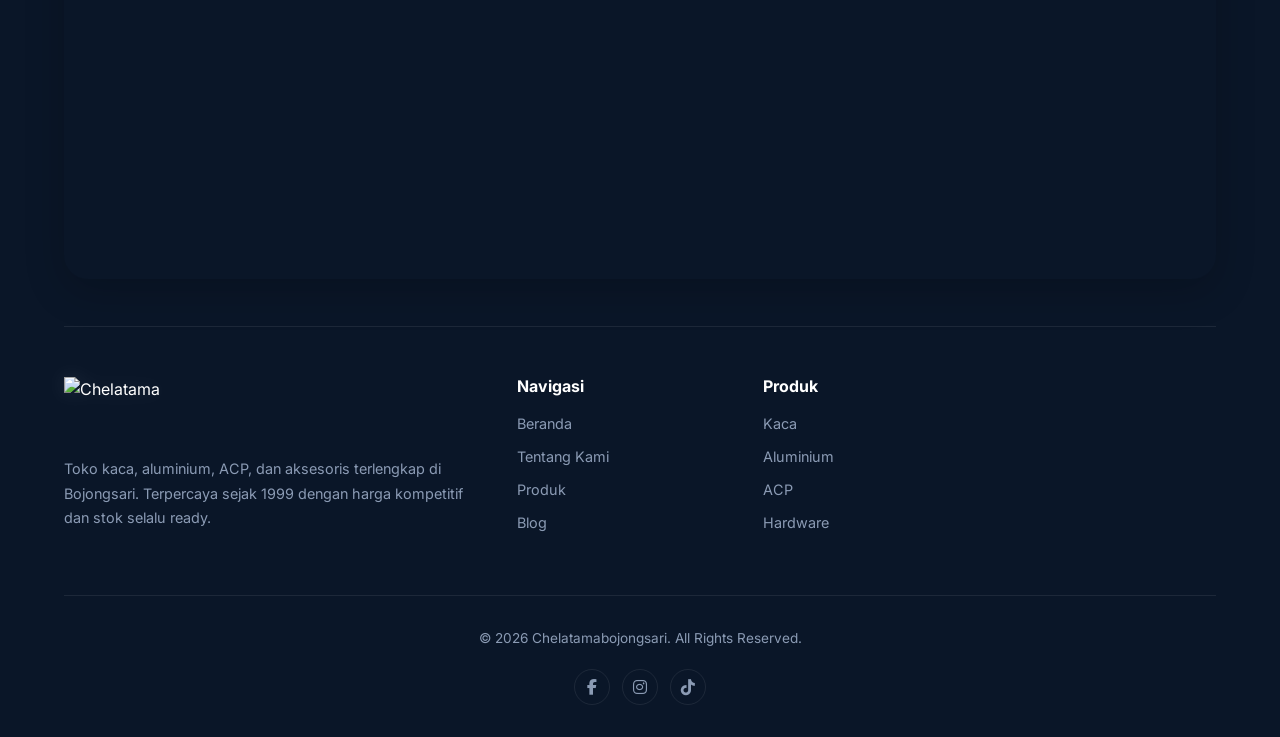
==== commit f482aeaa: "update center footer sosmed icon and copyright" ====
--- a/index.html
+++ b/index.html
@@ -371,17 +371,14 @@
             <li><a href="produk.html">Hardware</a></li>
           </ul>
         </div>
-        <div class="footer-col">
-          <h4>Social</h4>
-          <div class="social-links">
-            <a href="#"><i class="fab fa-facebook-f"></i></a>
-            <a href="#"><i class="fab fa-instagram"></i></a>
-            <a href="#"><i class="fab fa-tiktok"></i></a>
-          </div>
-        </div>
       </div>
       <div class="footer-bottom">
         <p>&copy; 2026 Chelatamabojongsari. All Rights Reserved.</p>
+        <div class="footer-socials">
+          <a href="#"><i class="fab fa-facebook-f"></i></a>
+          <a href="#"><i class="fab fa-instagram"></i></a>
+          <a href="#"><i class="fab fa-tiktok"></i></a>
+        </div>
       </div>
     </div>
   </footer>
--- a/styles.css
+++ b/styles.css
@@ -71,7 +71,7 @@
     display: none !important;
   }
   .navbar .nav-container {
-    justify-content: center; /* Center the logo on mobile */
+    justify-content: flex-start; /* Logo to the left on mobile */
   }
 }
 .navbar.scrolled .nav-links a {
@@ -352,8 +352,8 @@
 .footer-col ul a { color:var(--text-muted); font-size:0.9rem; transition:var(--transition); display:flex; align-items:center; gap:8px; }
 .footer-col ul a:hover { color:var(--accent); }
 .footer-bottom {
-  display:flex; justify-content:space-between; align-items:center;
-  padding:24px 0; border-top:1px solid var(--border);
+  display:flex; flex-direction:column; align-items:center; justify-content:center; gap:20px;
+  padding:32px 0; border-top:1px solid var(--border); text-align:center;
 }
 .footer-bottom p { color:var(--text-muted); font-size:0.85rem; }
 .footer-socials { display:flex; gap:12px; }
